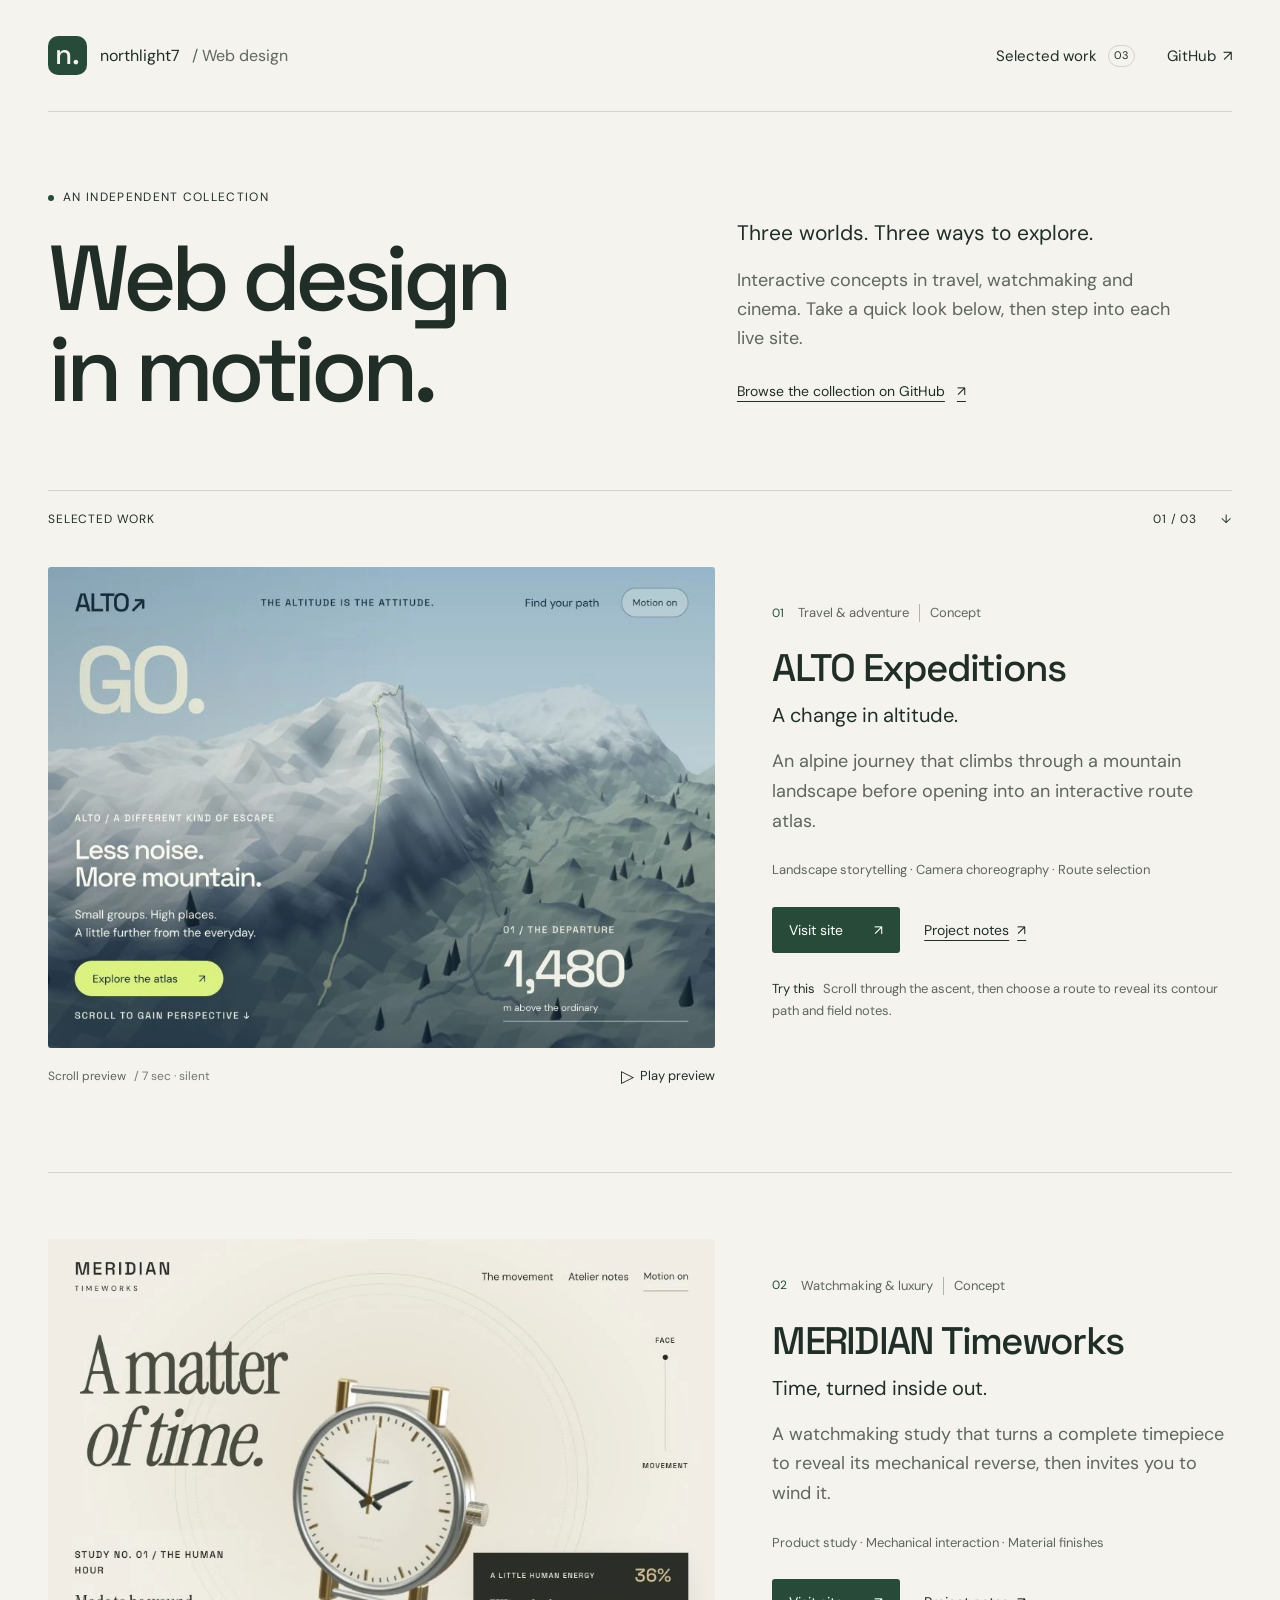
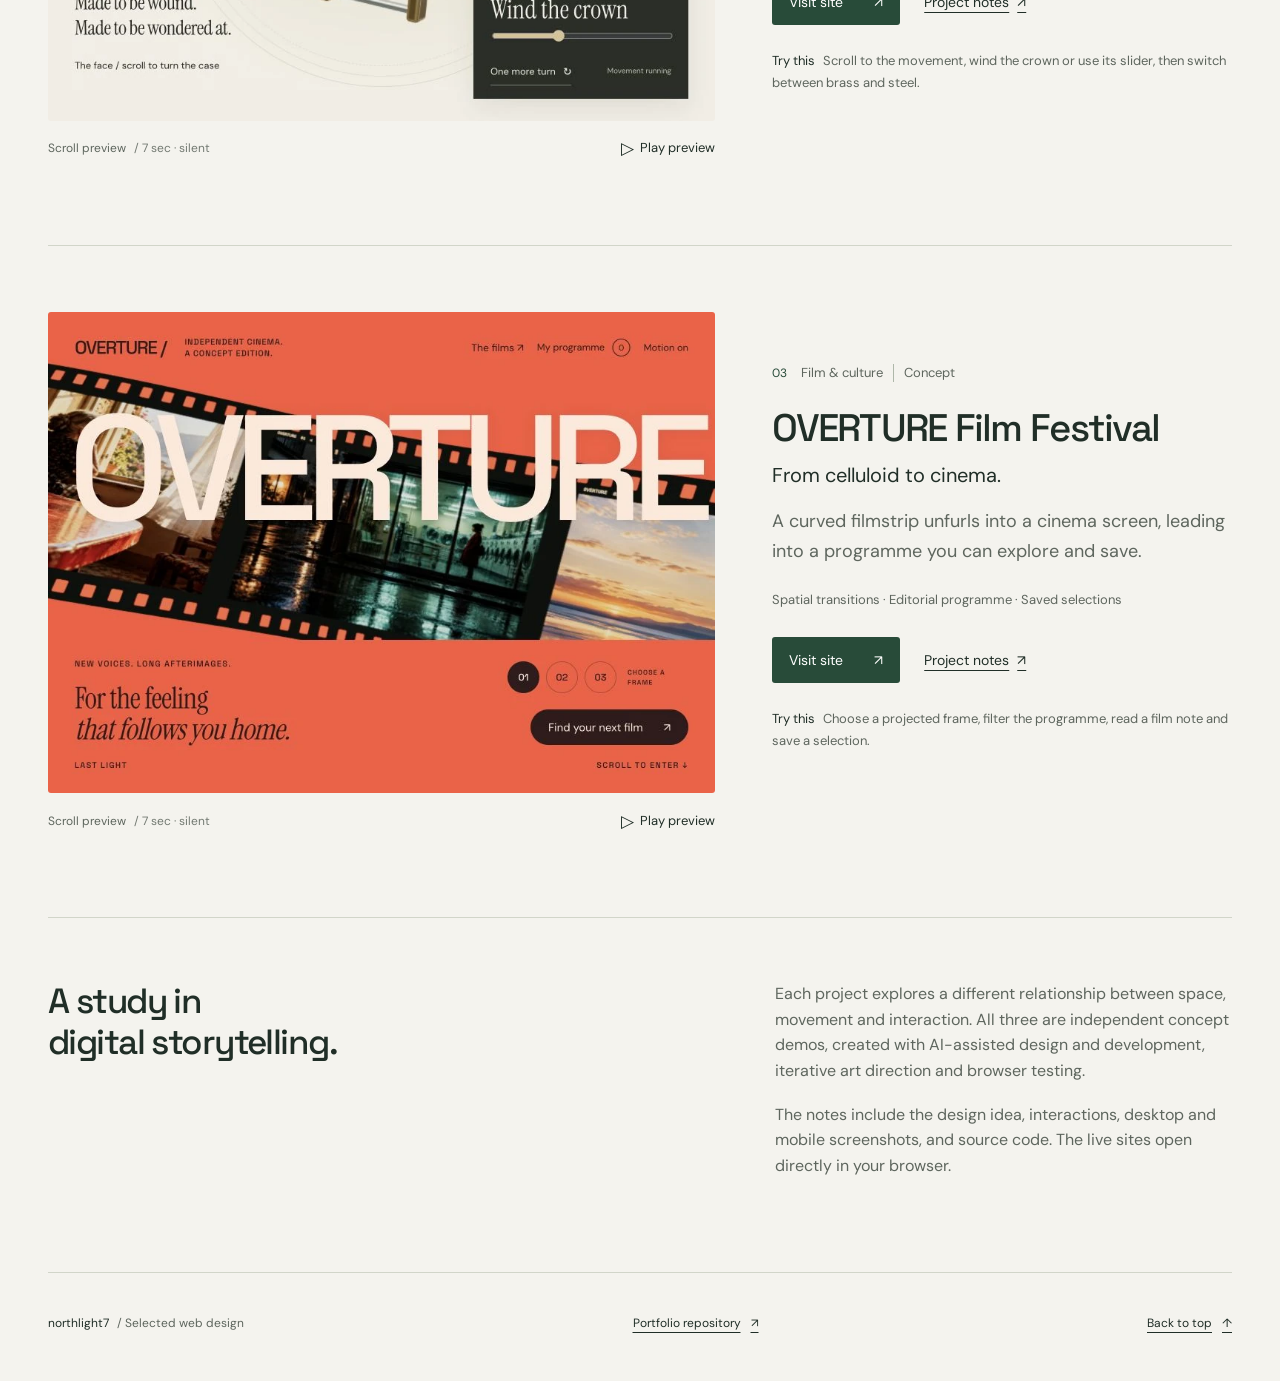
==== index.html @ 19f1ee2f "Build portfolio gallery with project notes and animated previews" ====
<!doctype html>
<html lang="en">
<head>
<meta charset="utf-8"><meta name="viewport" content="width=device-width, initial-scale=1">
<title>Selected Web Design | northlight7</title>
<meta name="description" content="Three interactive web design concepts exploring travel, watchmaking and cinema. Animated previews, project notes, source code and live websites.">
<meta name="theme-color" content="#f4f3ee">
<link rel="icon" href="assets/favicon.svg" type="image/svg+xml">
<link rel="preload" href="assets/sans.woff2" as="font" type="font/woff2" crossorigin>
<link rel="stylesheet" href="portfolio.css"><script src="portfolio.js" defer></script>
</head>
<body id="top">
<a class="skip" href="#work">Skip to selected work</a>
<div class="shell">
<header><a class="wordmark" href="./" aria-label="northlight7 portfolio home"><span class="brand-mark" aria-hidden="true">n.</span><span>northlight7 <span class="wordmark-sub">/ Web design</span></span></a><nav aria-label="Main"><a href="#work">Selected work <span class="count">03</span></a><a href="https://github.com/northlight7">GitHub <span aria-hidden="true">↗</span></a></nav></header>
<main>
<section class="intro" aria-labelledby="intro-title"><div><p class="eyebrow"><span aria-hidden="true"></span> An independent collection</p><h1 id="intro-title">Web design<br>in motion.</h1></div><div class="intro-note"><p>Three worlds. Three ways to explore.</p><p>Interactive concepts in travel, watchmaking and cinema. Take a quick look below, then step into each live site.</p><a class="text-link" href="https://github.com/northlight7/web-design-portfolio">Browse the collection on GitHub <span aria-hidden="true">↗</span></a></div></section>
<div class="section-label" id="work"><span>Selected work</span><span>01 / 03 <span aria-hidden="true">↓</span></span></div>
<article class="project" id="alto" aria-labelledby="alto-title">
  <figure class="preview" data-preview="alto">
   <div class="preview-stage">
    <img class="poster" src="assets/previews/alto-poster.webp" alt="ALTO travel concept with a snow-covered mountain, a warm paper reading panel and an interactive route atlas." width="900" height="650" fetchpriority="high">
    <video class="preview-video" muted loop playsinline preload="none" poster="assets/previews/alto-poster.webp" aria-hidden="true" tabindex="-1" data-src="assets/previews/alto.mp4"></video>
   </div>
   <figcaption><span>Scroll preview <span class="preview-duration">/ 7 sec · silent</span></span><button type="button" class="preview-toggle" aria-label="Play ALTO Expeditions preview" aria-pressed="false" hidden><span class="play-icon" aria-hidden="true">▷</span><span class="button-label">Play preview</span></button></figcaption>
   <span class="preview-status sr-only" role="status" aria-live="polite"></span>
  </figure>
  <div class="project-copy">
   <div class="project-meta"><span class="project-number">01</span><span>Travel & adventure</span><span class="concept">Concept</span></div>
   <h2 id="alto-title">ALTO Expeditions</h2>
   <p class="project-tag">A change in altitude.</p>
   <p class="project-description">An alpine journey that climbs through a mountain landscape before opening into an interactive route atlas.</p>
   <p class="project-focus">Landscape storytelling · Camera choreography · Route selection</p>
   <div class="project-actions"><a class="visit" href="https://northlight7.github.io/cinematic-alto/">Visit site <span aria-hidden="true">↗</span><span class="sr-only">: ALTO Expeditions</span></a><a class="notes-link" href="https://github.com/northlight7/web-design-portfolio/tree/main/projects/alto">Project notes <span aria-hidden="true">↗</span><span class="sr-only">: ALTO Expeditions</span></a></div>
   <p class="try"><strong>Try this</strong> Scroll through the ascent, then choose a route to reveal its contour path and field notes.</p>
  </div>
 </article>
<article class="project" id="meridian" aria-labelledby="meridian-title">
  <figure class="preview" data-preview="meridian">
   <div class="preview-stage">
    <img class="poster" src="assets/previews/meridian-poster.webp" alt="MERIDIAN watchmaking concept with a dimensional brass timepiece and a separate winding control panel." width="900" height="650" loading="lazy">
    <video class="preview-video" muted loop playsinline preload="none" poster="assets/previews/meridian-poster.webp" aria-hidden="true" tabindex="-1" data-src="assets/previews/meridian.mp4"></video>
   </div>
   <figcaption><span>Scroll preview <span class="preview-duration">/ 7 sec · silent</span></span><button type="button" class="preview-toggle" aria-label="Play MERIDIAN Timeworks preview" aria-pressed="false" hidden><span class="play-icon" aria-hidden="true">▷</span><span class="button-label">Play preview</span></button></figcaption>
   <span class="preview-status sr-only" role="status" aria-live="polite"></span>
  </figure>
  <div class="project-copy">
   <div class="project-meta"><span class="project-number">02</span><span>Watchmaking & luxury</span><span class="concept">Concept</span></div>
   <h2 id="meridian-title">MERIDIAN Timeworks</h2>
   <p class="project-tag">Time, turned inside out.</p>
   <p class="project-description">A watchmaking study that turns a complete timepiece to reveal its mechanical reverse, then invites you to wind it.</p>
   <p class="project-focus">Product study · Mechanical interaction · Material finishes</p>
   <div class="project-actions"><a class="visit" href="https://northlight7.github.io/cinematic-meridian/">Visit site <span aria-hidden="true">↗</span><span class="sr-only">: MERIDIAN Timeworks</span></a><a class="notes-link" href="https://github.com/northlight7/web-design-portfolio/tree/main/projects/meridian">Project notes <span aria-hidden="true">↗</span><span class="sr-only">: MERIDIAN Timeworks</span></a></div>
   <p class="try"><strong>Try this</strong> Scroll to the movement, wind the crown or use its slider, then switch between brass and steel.</p>
  </div>
 </article>
<article class="project" id="overture" aria-labelledby="overture-title">
  <figure class="preview" data-preview="overture">
   <div class="preview-stage">
    <img class="poster" src="assets/previews/overture-poster.webp" alt="OVERTURE film festival concept with an illuminated curved filmstrip, cinematic stills and a dark editorial programme." width="900" height="650" loading="lazy">
    <video class="preview-video" muted loop playsinline preload="none" poster="assets/previews/overture-poster.webp" aria-hidden="true" tabindex="-1" data-src="assets/previews/overture.mp4"></video>
   </div>
   <figcaption><span>Scroll preview <span class="preview-duration">/ 7 sec · silent</span></span><button type="button" class="preview-toggle" aria-label="Play OVERTURE Film Festival preview" aria-pressed="false" hidden><span class="play-icon" aria-hidden="true">▷</span><span class="button-label">Play preview</span></button></figcaption>
   <span class="preview-status sr-only" role="status" aria-live="polite"></span>
  </figure>
  <div class="project-copy">
   <div class="project-meta"><span class="project-number">03</span><span>Film & culture</span><span class="concept">Concept</span></div>
   <h2 id="overture-title">OVERTURE Film Festival</h2>
   <p class="project-tag">From celluloid to cinema.</p>
   <p class="project-description">A curved filmstrip unfurls into a cinema screen, leading into a programme you can explore and save.</p>
   <p class="project-focus">Spatial transitions · Editorial programme · Saved selections</p>
   <div class="project-actions"><a class="visit" href="https://northlight7.github.io/cinematic-overture/">Visit site <span aria-hidden="true">↗</span><span class="sr-only">: OVERTURE Film Festival</span></a><a class="notes-link" href="https://github.com/northlight7/web-design-portfolio/tree/main/projects/overture">Project notes <span aria-hidden="true">↗</span><span class="sr-only">: OVERTURE Film Festival</span></a></div>
   <p class="try"><strong>Try this</strong> Choose a projected frame, filter the programme, read a film note and save a selection.</p>
  </div>
 </article>
<section class="about" aria-labelledby="about-title"><h2 id="about-title">A study in<br> digital storytelling.</h2><div><p>Each project explores a different relationship between space, movement and interaction. All three are independent concept demos, created with AI-assisted design and development, iterative art direction and browser testing.</p><p>The notes include the design idea, interactions, desktop and mobile screenshots, and source code. The live sites open directly in your browser.</p></div></section>
</main>
<footer><span>northlight7 <span class="footer-muted">/ Selected web design</span></span><a href="https://github.com/northlight7/web-design-portfolio">Portfolio repository <span aria-hidden="true">↗</span></a><a href="#top">Back to top <span aria-hidden="true">↑</span></a></footer>
</div>
</body></html>
---- portfolio.css ----
@font-face{font-family:DM;src:url('assets/sans.woff2') format('woff2');font-display:swap;font-weight:100 900}
@font-face{font-family:Space;src:url('assets/display.woff2') format('woff2');font-display:swap;font-weight:100 900}
:root{color-scheme:light;--paper:#f4f3ee;--ink:#202e27;--muted:#5e665e;--line:#d1d5c9;--green:#284b39;--soft:#e5e8df;font-family:DM,Arial,sans-serif;color:var(--ink);background:var(--paper);font-synthesis:none}
*{box-sizing:border-box}body{margin:0;font-size:18px;line-height:1.6}a{color:inherit;text-underline-offset:5px}button,a{touch-action:manipulation;-webkit-tap-highlight-color:#d9e2d5}a:hover{color:#375d43}a:focus-visible,button:focus-visible{outline:3px solid #b16827;outline-offset:5px}button{font:inherit}img{display:block;max-width:100%;height:auto}.shell{width:min(1320px,100%);padding:0 48px;margin:0 auto}.sr-only{position:absolute;width:1px;height:1px;padding:0;margin:-1px;overflow:hidden;clip:rect(0,0,0,0);white-space:nowrap;border:0}.skip{position:fixed;top:12px;left:24px;z-index:10;background:var(--green);color:white;padding:10px 16px;transform:translateY(-180%)}.skip:focus{transform:none}header{display:flex;align-items:center;justify-content:space-between;gap:32px;min-height:112px;border-bottom:1px solid var(--line)}.wordmark{display:flex;align-items:center;gap:13px;text-decoration:none;font-size:16px;font-weight:600}.brand-mark{display:grid;place-items:center;width:39px;height:39px;color:var(--paper);background:var(--green);border-radius:10px;font:600 28px/1 Space,sans-serif;padding-bottom:4px}.wordmark-sub{font-weight:400;color:var(--muted);margin-left:8px}nav{display:flex;align-items:center;gap:32px;font-size:15px}nav a{min-height:46px;display:flex;align-items:center;gap:7px;text-decoration:none}.count{display:inline-grid;place-items:center;font-size:11px;border:1px solid var(--line);border-radius:20px;height:22px;width:27px;margin-left:4px}.intro{display:grid;grid-template-columns:1.25fr 1fr;gap:70px;padding:76px 0 74px;align-items:end}.eyebrow{text-transform:uppercase;letter-spacing:.11em;font-size:12px;font-weight:600;display:flex;align-items:center;gap:9px;margin:0 0 26px}.eyebrow>span{height:6px;width:6px;border-radius:50%;background:var(--green)}h1,h2{font-family:Space,Arial,sans-serif;font-weight:500;text-wrap:balance;margin:0}h1{font-size:clamp(60px,7.2vw,94px);line-height:.99;letter-spacing:-.065em}h2{font-size:clamp(27px,3vw,39px);line-height:1.12;letter-spacing:-.045em}.intro-note{max-width:440px;padding-bottom:1px}.intro-note p{margin:0 0 16px}.intro-note p:first-child{font-size:21px;font-weight:500}.intro-note p:nth-child(2){color:var(--muted)}.text-link{display:inline-flex;align-items:center;gap:12px;min-height:46px;font-size:14px;text-decoration-thickness:1px}.section-label{display:flex;justify-content:space-between;border-top:1px solid var(--line);padding-top:19px;font-size:12px;letter-spacing:.07em;text-transform:uppercase;scroll-margin-top:28px}.section-label span:last-child{display:flex;gap:24px}.project{display:grid;grid-template-columns:minmax(0,1.45fr) minmax(0,1fr);gap:clamp(32px,4.5vw,64px);padding:38px 0 68px;margin-bottom:28px;border-bottom:1px solid var(--line);align-items:center;scroll-margin-top:28px}.preview{margin:0;min-width:0}.preview-stage{position:relative;aspect-ratio:900/650;background:#dce2df;overflow:hidden;border-radius:3px}.poster,.preview-video{width:100%;height:100%;object-fit:cover}.preview-video{position:absolute;inset:0;visibility:hidden}.preview.is-playing-video .preview-video{visibility:visible}.preview figcaption{display:flex;justify-content:space-between;align-items:center;gap:12px;min-height:56px;font-size:12px;color:var(--muted)}.preview-duration{opacity:.85;margin-left:5px}.preview-toggle{background:transparent;border:0;color:var(--ink);padding:10px 0 10px 12px;font-size:13px;font-weight:500;cursor:pointer;min-height:46px;white-space:nowrap;display:inline-flex;gap:6px;align-items:center}.preview-toggle[hidden]{display:none}.preview-toggle:hover{color:var(--green);text-decoration:underline;text-underline-offset:4px}.play-icon{font-size:17px;line-height:1}.project-copy{padding-bottom:45px}.project-meta{display:flex;align-items:center;flex-wrap:wrap;gap:10px;color:var(--muted);font-size:13px;margin-bottom:24px;line-height:1.4}.project-number{color:var(--green);font-size:12px;font-variant-numeric:tabular-nums;margin-right:4px}.concept{border-left:1px solid #aeb7a9;padding-left:10px}.project-tag{margin:12px 0 18px;font-size:20px;font-weight:500;line-height:1.4}.project-description{color:var(--muted);margin:0 0 22px;font-size:18px;line-height:1.65}.project-focus{color:var(--muted);font-size:13px;line-height:1.8;margin:0 0 25px}.project-actions{display:flex;align-items:center;gap:24px;flex-wrap:wrap}.visit{min-height:46px;min-width:128px;display:inline-flex;align-items:center;justify-content:space-between;gap:24px;padding:9px 17px;border-radius:3px;background:var(--green);color:#fff;text-decoration:none;font-size:14px}.visit:hover{background:#173524;color:#fff}.notes-link{display:inline-flex;gap:8px;align-items:center;min-height:46px;font-size:14px;text-decoration-thickness:1px}.try{font-size:13px;color:var(--muted);line-height:1.7;margin:25px 0 0}.try strong{font-weight:500;color:var(--ink);margin-right:5px}.about{display:grid;grid-template-columns:1.45fr 1fr;gap:64px;padding:35px 0 76px}.about h2{font-size:35px;line-height:1.17}.about p{font-size:16px;margin:0 0 18px;color:var(--muted)}footer{padding:27px 0 35px;border-top:1px solid var(--line);display:flex;justify-content:space-between;align-items:center;gap:24px;font-size:12px}footer a{display:inline-flex;gap:10px;align-items:center;min-height:46px}.footer-muted{color:var(--muted);margin-left:5px}#intro-title{scroll-margin-top:24px}
@media(min-width:1500px){.shell{max-width:1420px;padding:0 60px}.project{gap:72px}.project-description{font-size:18px}}
@media(max-width:1000px){.shell{padding:0 32px}.intro{gap:40px;padding:62px 0}.intro-note p:first-child{font-size:18px}.intro-note p:nth-child(2){font-size:17px}.project{grid-template-columns:minmax(0,1.2fr) minmax(0,1fr);gap:32px}.project-copy{padding-bottom:0}.project-meta{margin-bottom:17px}.project-tag{font-size:18px}.project-description{font-size:17px}.project-actions{gap:17px}.try{font-size:13px}.preview-duration{display:none}.about{gap:32px}.wordmark-sub{display:none}}
@media(max-width:740px){body{font-size:17px}.shell{padding:0 24px}header{min-height:88px;gap:16px}.wordmark{font-size:14px;gap:9px}.brand-mark{width:32px;height:32px;font-size:24px;border-radius:8px}nav{gap:18px;font-size:13px}nav a:first-child{display:none}.intro{grid-template-columns:1fr;gap:30px;padding:49px 0 43px}.eyebrow{font-size:11px;margin-bottom:22px}h1{font-size:64px;letter-spacing:-.063em}.intro-note{max-width:480px}.intro-note p:first-child{font-size:19px;margin-bottom:9px}.intro-note p:nth-child(2){font-size:17px;line-height:1.6;margin-bottom:12px}.text-link{font-size:13px}.section-label{font-size:11px;padding-top:17px}.project{grid-template-columns:1fr;gap:23px;padding:29px 0 40px;margin-bottom:16px}.preview figcaption{min-height:50px}.preview-duration{display:inline;font-size:11px;margin-left:1px}.preview-toggle{font-size:12px}.project-copy{padding-bottom:0}.project-meta{font-size:13px;margin-bottom:17px}h2{font-size:32px}.project-tag{margin-top:11px;margin-bottom:16px;font-size:20px}.project-description{font-size:17px;margin-bottom:18px}.project-focus{font-size:12px;margin-bottom:21px}.project-actions{gap:24px}.try{font-size:13px;margin-top:22px}.about{grid-template-columns:1fr;gap:22px;padding:26px 0 42px}.about h2{font-size:30px}.about h2 br{display:none}.about p{font-size:16px}footer{display:grid;grid-template-columns:1fr 1fr;gap:6px 18px;padding:26px 0;font-size:11px}footer>span{grid-column:1/-1;margin-bottom:5px}footer>a:last-child{justify-content:flex-end}}
@media(max-width:360px){.shell{padding:0 18px}h1{font-size:56px}.preview-duration{display:none}.project-actions{gap:18px}.notes-link{font-size:13px}h2{font-size:29px}}
@media(prefers-reduced-motion:reduce){*,*::before,*::after{scroll-behavior:auto!important}}
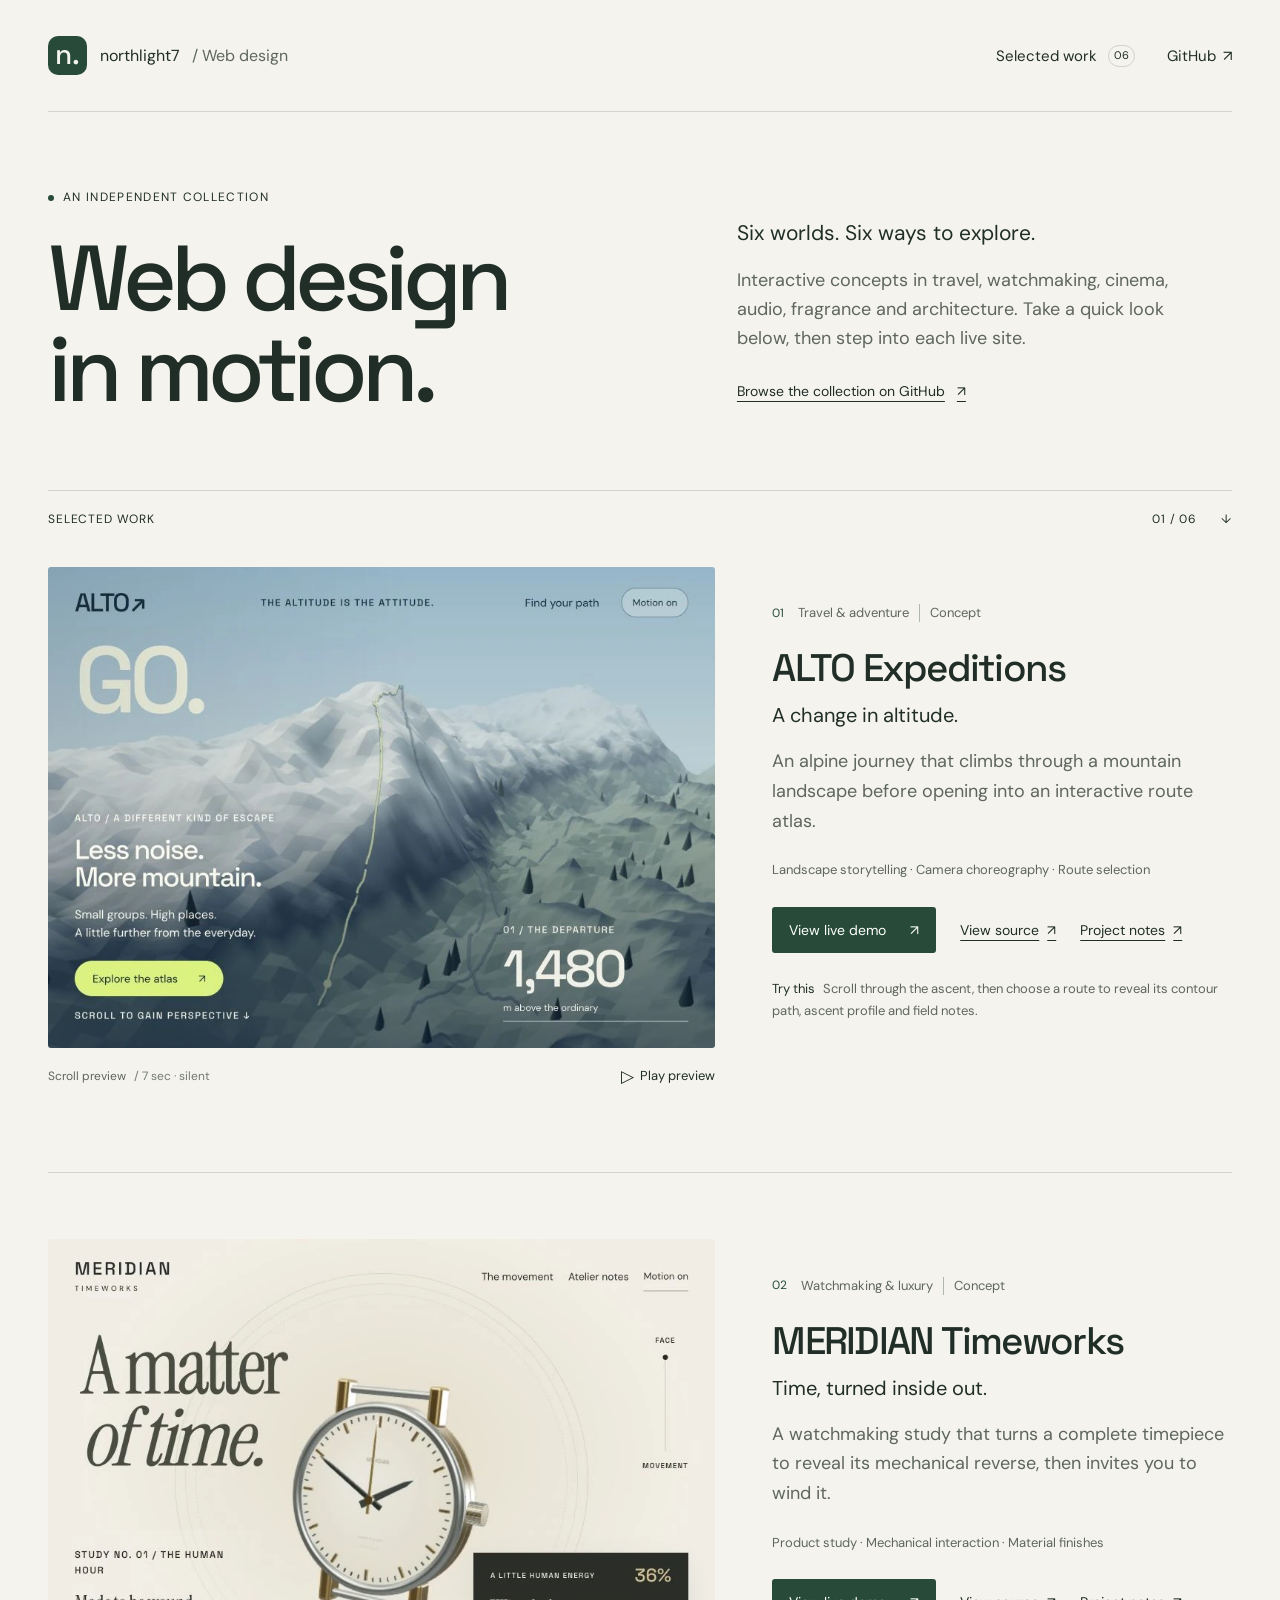
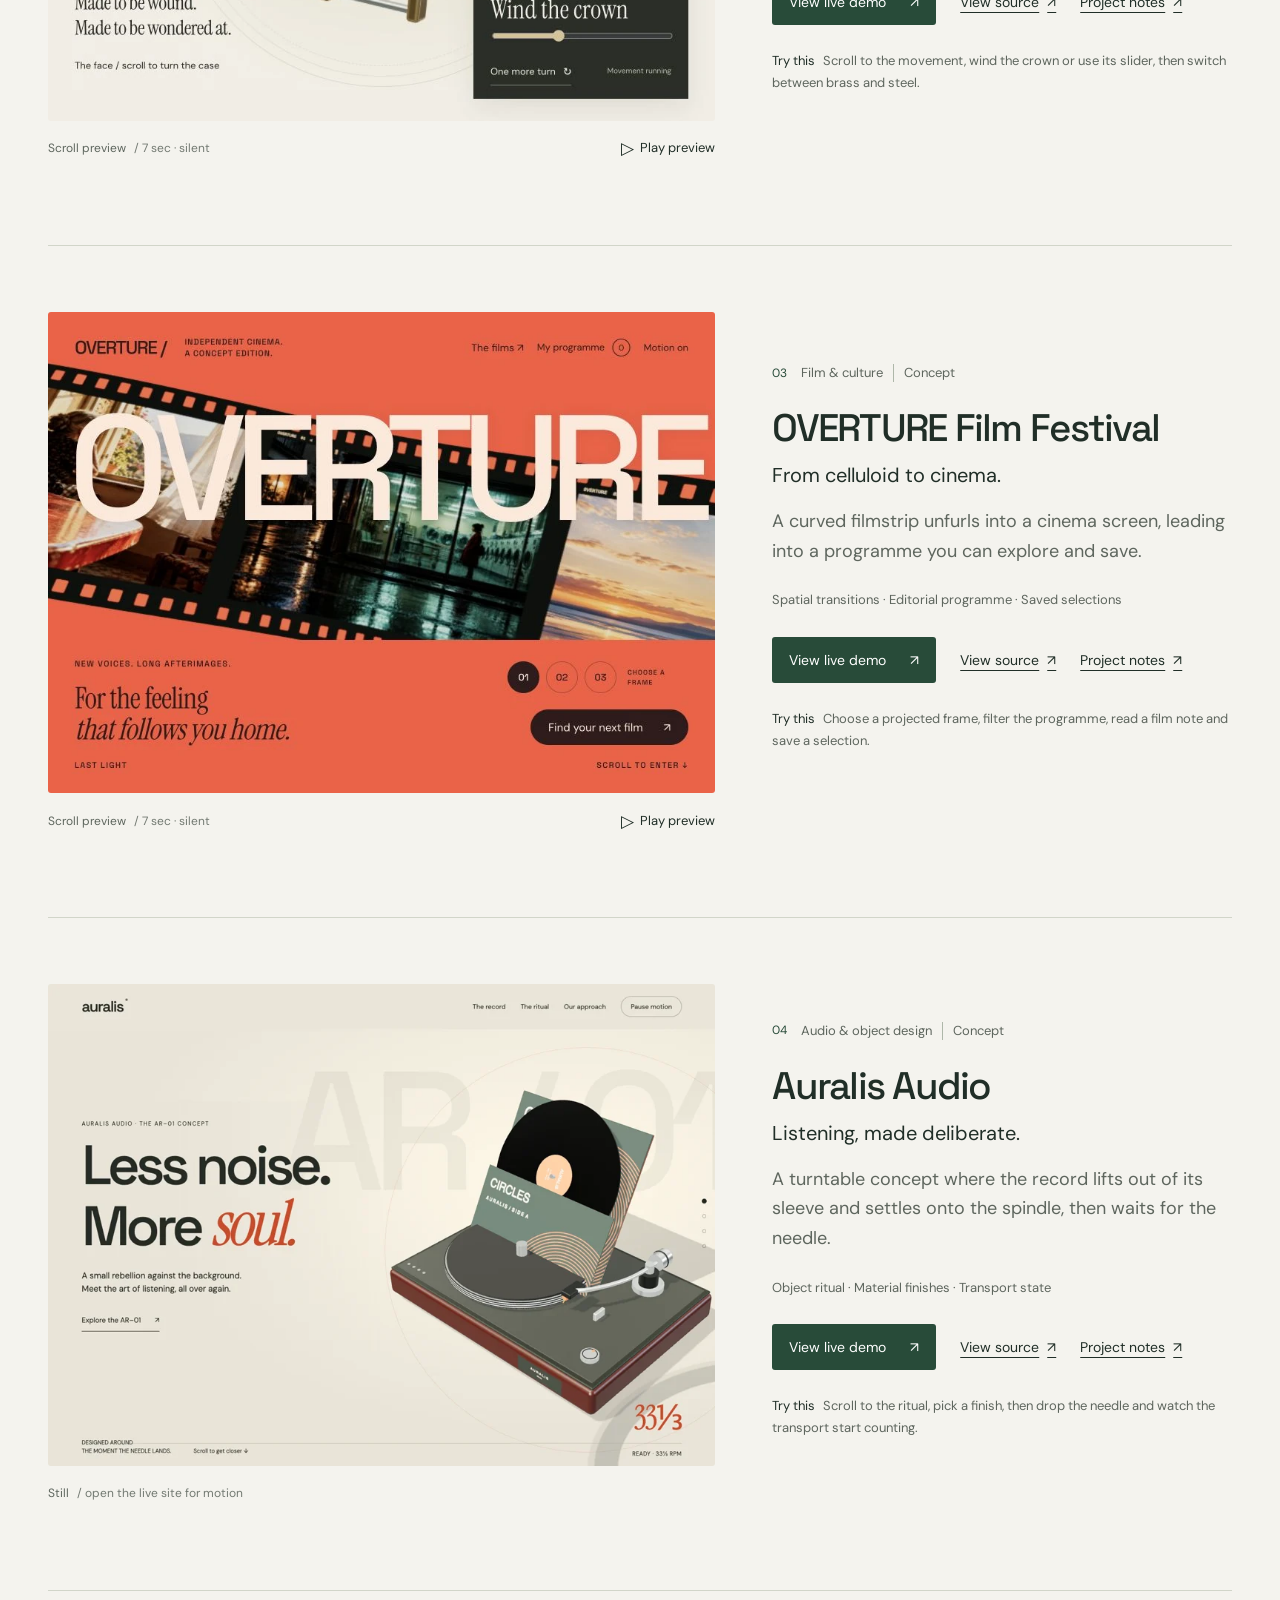
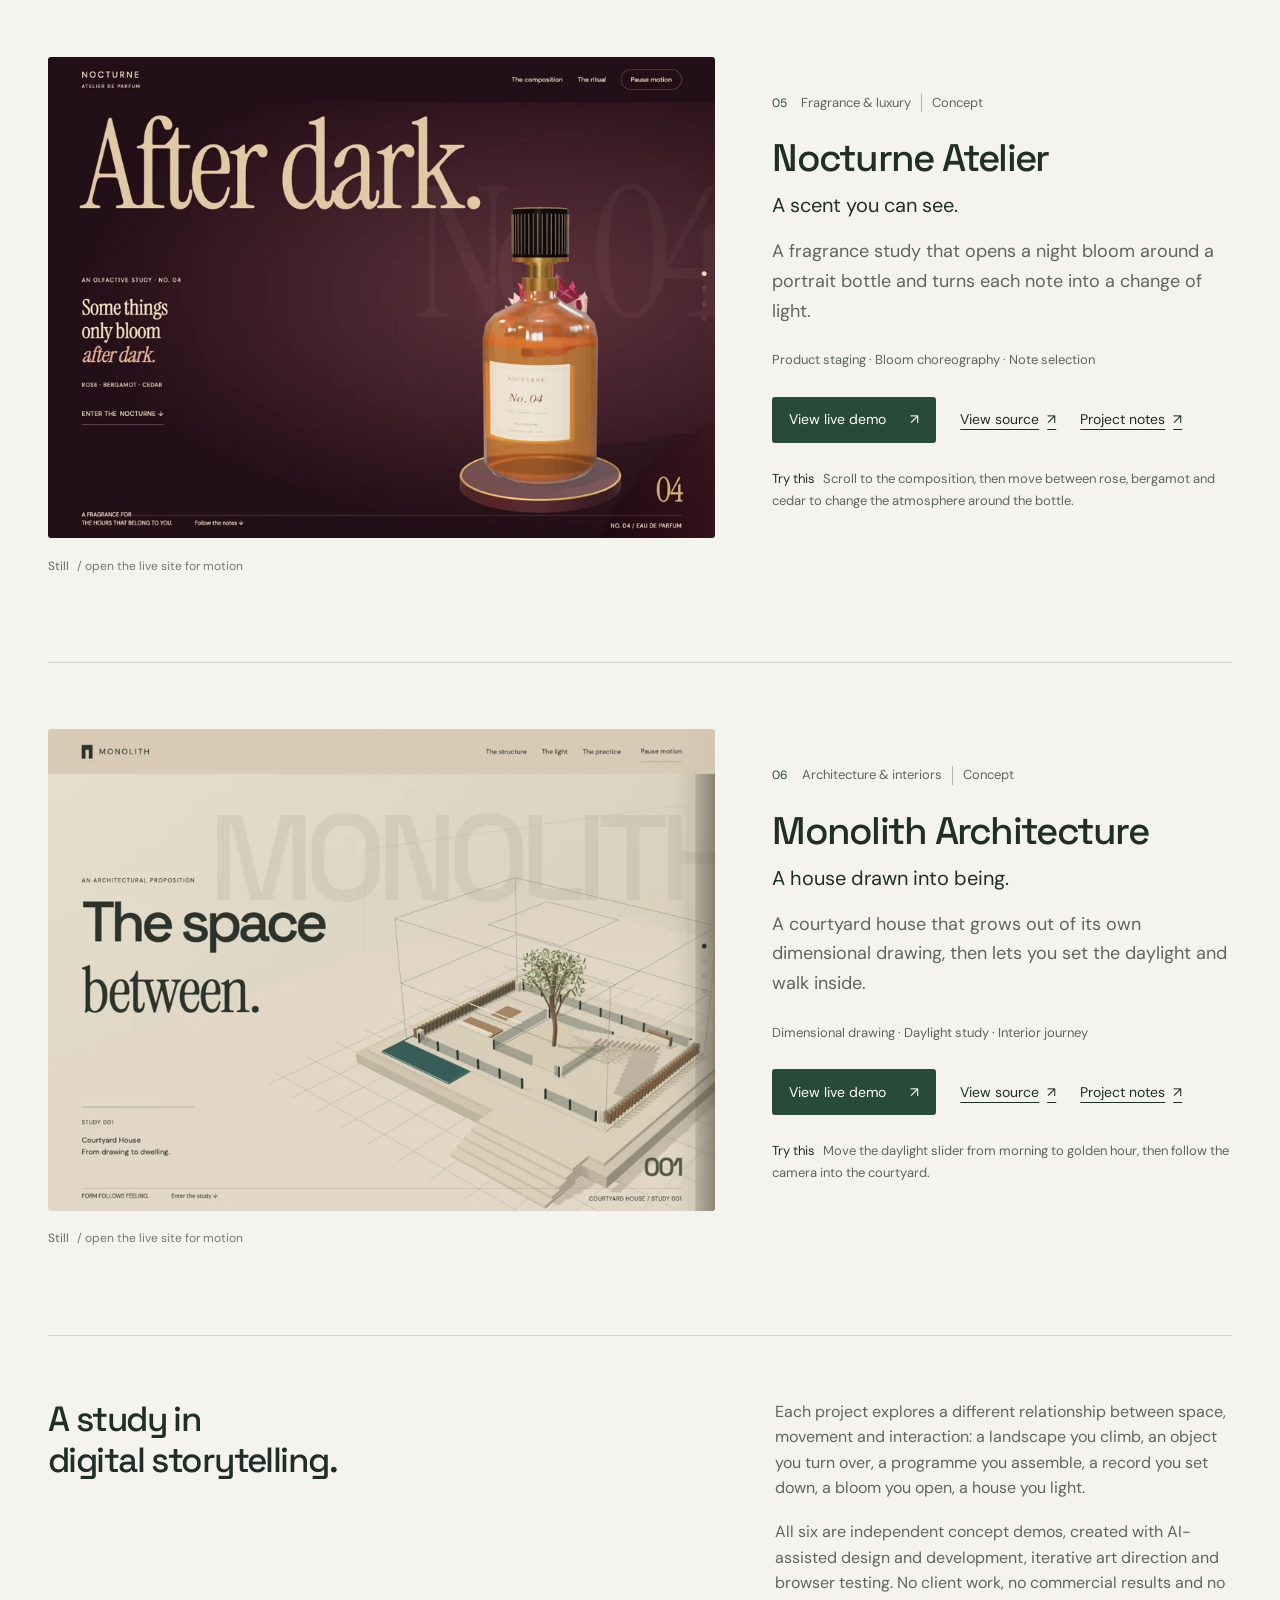
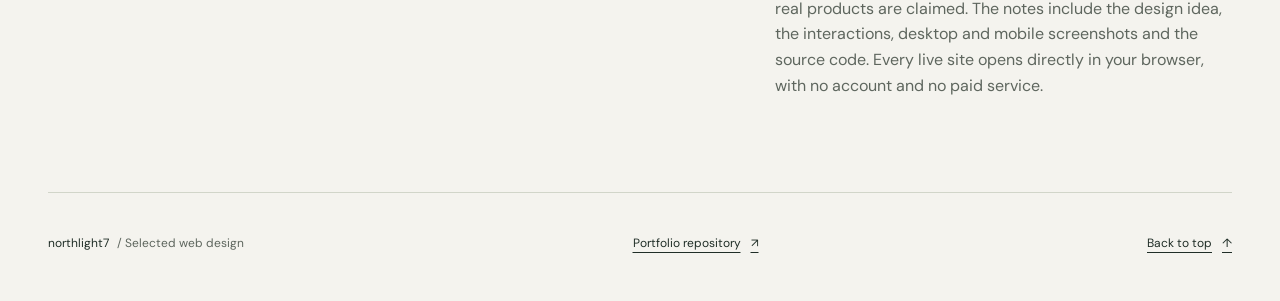
==== commit d5ef56a2: "Present all six demos with still previews and honest descriptions" ====
--- a/index.html
+++ b/index.html
@@ -3,7 +3,7 @@
 <head>
 <meta charset="utf-8"><meta name="viewport" content="width=device-width, initial-scale=1">
 <title>Selected Web Design | northlight7</title>
-<meta name="description" content="Three interactive web design concepts exploring travel, watchmaking and cinema. Animated previews, project notes, source code and live websites.">
+<meta name="description" content="Six interactive web design concepts exploring travel, watchmaking, cinema, audio, fragrance and architecture. Animated previews, project notes, source code and live websites.">
 <meta name="theme-color" content="#f4f3ee">
 <link rel="icon" href="assets/favicon.svg" type="image/svg+xml">
 <link rel="preload" href="assets/sans.woff2" as="font" type="font/woff2" crossorigin>
@@ -12,12 +12,12 @@
 <body id="top">
 <a class="skip" href="#work">Skip to selected work</a>
 <div class="shell">
-<header><a class="wordmark" href="./" aria-label="northlight7 portfolio home"><span class="brand-mark" aria-hidden="true">n.</span><span>northlight7 <span class="wordmark-sub">/ Web design</span></span></a><nav aria-label="Main"><a href="#work">Selected work <span class="count">03</span></a><a href="https://github.com/northlight7">GitHub <span aria-hidden="true">↗</span></a></nav></header>
+<header><a class="wordmark" href="./" aria-label="northlight7 portfolio home"><span class="brand-mark" aria-hidden="true">n.</span><span>northlight7 <span class="wordmark-sub">/ Web design</span></span></a><nav aria-label="Main"><a href="#work">Selected work <span class="count">06</span></a><a href="https://github.com/northlight7">GitHub <span aria-hidden="true">↗</span></a></nav></header>
 <main>
-<section class="intro" aria-labelledby="intro-title"><div><p class="eyebrow"><span aria-hidden="true"></span> An independent collection</p><h1 id="intro-title">Web design<br>in motion.</h1></div><div class="intro-note"><p>Three worlds. Three ways to explore.</p><p>Interactive concepts in travel, watchmaking and cinema. Take a quick look below, then step into each live site.</p><a class="text-link" href="https://github.com/northlight7/web-design-portfolio">Browse the collection on GitHub <span aria-hidden="true">↗</span></a></div></section>
-<div class="section-label" id="work"><span>Selected work</span><span>01 / 03 <span aria-hidden="true">↓</span></span></div>
+<section class="intro" aria-labelledby="intro-title"><div><p class="eyebrow"><span aria-hidden="true"></span> An independent collection</p><h1 id="intro-title">Web design<br>in motion.</h1></div><div class="intro-note"><p>Six worlds. Six ways to explore.</p><p>Interactive concepts in travel, watchmaking, cinema, audio, fragrance and architecture. Take a quick look below, then step into each live site.</p><a class="text-link" href="https://github.com/northlight7/web-design-portfolio">Browse the collection on GitHub <span aria-hidden="true">↗</span></a></div></section>
+<div class="section-label" id="work"><span>Selected work</span><span>01 / 06 <span aria-hidden="true">↓</span></span></div>
 <article class="project" id="alto" aria-labelledby="alto-title">
-  <figure class="preview" data-preview="alto">
+  <figure class="preview" data-preview="alto" data-motion="true">
    <div class="preview-stage">
     <img class="poster" src="assets/previews/alto-poster.webp" alt="ALTO travel concept with a snow-covered mountain, a warm paper reading panel and an interactive route atlas." width="900" height="650" fetchpriority="high">
     <video class="preview-video" muted loop playsinline preload="none" poster="assets/previews/alto-poster.webp" aria-hidden="true" tabindex="-1" data-src="assets/previews/alto.mp4"></video>
@@ -31,12 +31,12 @@
    <p class="project-tag">A change in altitude.</p>
    <p class="project-description">An alpine journey that climbs through a mountain landscape before opening into an interactive route atlas.</p>
    <p class="project-focus">Landscape storytelling · Camera choreography · Route selection</p>
-   <div class="project-actions"><a class="visit" href="https://northlight7.github.io/cinematic-alto/">Visit site <span aria-hidden="true">↗</span><span class="sr-only">: ALTO Expeditions</span></a><a class="notes-link" href="https://github.com/northlight7/web-design-portfolio/tree/main/projects/alto">Project notes <span aria-hidden="true">↗</span><span class="sr-only">: ALTO Expeditions</span></a></div>
-   <p class="try"><strong>Try this</strong> Scroll through the ascent, then choose a route to reveal its contour path and field notes.</p>
+   <div class="project-actions"><a class="visit" href="https://northlight7.github.io/cinematic-alto/">View live demo <span aria-hidden="true">↗</span><span class="sr-only">: ALTO Expeditions</span></a><a class="source-link" href="https://github.com/northlight7/cinematic-alto">View source <span aria-hidden="true">↗</span><span class="sr-only">: ALTO Expeditions</span></a><a class="notes-link" href="https://github.com/northlight7/web-design-portfolio/tree/main/projects/alto">Project notes <span aria-hidden="true">↗</span><span class="sr-only">: ALTO Expeditions</span></a></div>
+   <p class="try"><strong>Try this</strong> Scroll through the ascent, then choose a route to reveal its contour path, ascent profile and field notes.</p>
   </div>
  </article>
 <article class="project" id="meridian" aria-labelledby="meridian-title">
-  <figure class="preview" data-preview="meridian">
+  <figure class="preview" data-preview="meridian" data-motion="true">
    <div class="preview-stage">
     <img class="poster" src="assets/previews/meridian-poster.webp" alt="MERIDIAN watchmaking concept with a dimensional brass timepiece and a separate winding control panel." width="900" height="650" loading="lazy">
     <video class="preview-video" muted loop playsinline preload="none" poster="assets/previews/meridian-poster.webp" aria-hidden="true" tabindex="-1" data-src="assets/previews/meridian.mp4"></video>
@@ -50,12 +50,12 @@
    <p class="project-tag">Time, turned inside out.</p>
    <p class="project-description">A watchmaking study that turns a complete timepiece to reveal its mechanical reverse, then invites you to wind it.</p>
    <p class="project-focus">Product study · Mechanical interaction · Material finishes</p>
-   <div class="project-actions"><a class="visit" href="https://northlight7.github.io/cinematic-meridian/">Visit site <span aria-hidden="true">↗</span><span class="sr-only">: MERIDIAN Timeworks</span></a><a class="notes-link" href="https://github.com/northlight7/web-design-portfolio/tree/main/projects/meridian">Project notes <span aria-hidden="true">↗</span><span class="sr-only">: MERIDIAN Timeworks</span></a></div>
+   <div class="project-actions"><a class="visit" href="https://northlight7.github.io/cinematic-meridian/">View live demo <span aria-hidden="true">↗</span><span class="sr-only">: MERIDIAN Timeworks</span></a><a class="source-link" href="https://github.com/northlight7/cinematic-meridian">View source <span aria-hidden="true">↗</span><span class="sr-only">: MERIDIAN Timeworks</span></a><a class="notes-link" href="https://github.com/northlight7/web-design-portfolio/tree/main/projects/meridian">Project notes <span aria-hidden="true">↗</span><span class="sr-only">: MERIDIAN Timeworks</span></a></div>
    <p class="try"><strong>Try this</strong> Scroll to the movement, wind the crown or use its slider, then switch between brass and steel.</p>
   </div>
  </article>
 <article class="project" id="overture" aria-labelledby="overture-title">
-  <figure class="preview" data-preview="overture">
+  <figure class="preview" data-preview="overture" data-motion="true">
    <div class="preview-stage">
     <img class="poster" src="assets/previews/overture-poster.webp" alt="OVERTURE film festival concept with an illuminated curved filmstrip, cinematic stills and a dark editorial programme." width="900" height="650" loading="lazy">
     <video class="preview-video" muted loop playsinline preload="none" poster="assets/previews/overture-poster.webp" aria-hidden="true" tabindex="-1" data-src="assets/previews/overture.mp4"></video>
@@ -69,11 +69,68 @@
    <p class="project-tag">From celluloid to cinema.</p>
    <p class="project-description">A curved filmstrip unfurls into a cinema screen, leading into a programme you can explore and save.</p>
    <p class="project-focus">Spatial transitions · Editorial programme · Saved selections</p>
-   <div class="project-actions"><a class="visit" href="https://northlight7.github.io/cinematic-overture/">Visit site <span aria-hidden="true">↗</span><span class="sr-only">: OVERTURE Film Festival</span></a><a class="notes-link" href="https://github.com/northlight7/web-design-portfolio/tree/main/projects/overture">Project notes <span aria-hidden="true">↗</span><span class="sr-only">: OVERTURE Film Festival</span></a></div>
+   <div class="project-actions"><a class="visit" href="https://northlight7.github.io/cinematic-overture/">View live demo <span aria-hidden="true">↗</span><span class="sr-only">: OVERTURE Film Festival</span></a><a class="source-link" href="https://github.com/northlight7/cinematic-overture">View source <span aria-hidden="true">↗</span><span class="sr-only">: OVERTURE Film Festival</span></a><a class="notes-link" href="https://github.com/northlight7/web-design-portfolio/tree/main/projects/overture">Project notes <span aria-hidden="true">↗</span><span class="sr-only">: OVERTURE Film Festival</span></a></div>
    <p class="try"><strong>Try this</strong> Choose a projected frame, filter the programme, read a film note and save a selection.</p>
   </div>
  </article>
-<section class="about" aria-labelledby="about-title"><h2 id="about-title">A study in<br> digital storytelling.</h2><div><p>Each project explores a different relationship between space, movement and interaction. All three are independent concept demos, created with AI-assisted design and development, iterative art direction and browser testing.</p><p>The notes include the design idea, interactions, desktop and mobile screenshots, and source code. The live sites open directly in your browser.</p></div></section>
+<article class="project" id="auralis" aria-labelledby="auralis-title">
+  <figure class="preview" data-preview="auralis" data-motion="false">
+   <div class="preview-stage">
+    <img class="poster" src="assets/previews/auralis-poster.webp" alt="Auralis turntable concept in cream and walnut with a record loading from its sleeve." width="900" height="650" loading="lazy">
+    
+   </div>
+   <figcaption><span>Still <span class="preview-duration">/ open the live site for motion</span></span></figcaption>
+   <span class="preview-status sr-only" role="status" aria-live="polite"></span>
+  </figure>
+  <div class="project-copy">
+   <div class="project-meta"><span class="project-number">04</span><span>Audio & object design</span><span class="concept">Concept</span></div>
+   <h2 id="auralis-title">Auralis Audio</h2>
+   <p class="project-tag">Listening, made deliberate.</p>
+   <p class="project-description">A turntable concept where the record lifts out of its sleeve and settles onto the spindle, then waits for the needle.</p>
+   <p class="project-focus">Object ritual · Material finishes · Transport state</p>
+   <div class="project-actions"><a class="visit" href="https://northlight7.github.io/cinematic-auralis/">View live demo <span aria-hidden="true">↗</span><span class="sr-only">: Auralis Audio</span></a><a class="source-link" href="https://github.com/northlight7/cinematic-auralis">View source <span aria-hidden="true">↗</span><span class="sr-only">: Auralis Audio</span></a><a class="notes-link" href="https://github.com/northlight7/web-design-portfolio/tree/main/projects/auralis">Project notes <span aria-hidden="true">↗</span><span class="sr-only">: Auralis Audio</span></a></div>
+   <p class="try"><strong>Try this</strong> Scroll to the ritual, pick a finish, then drop the needle and watch the transport start counting.</p>
+  </div>
+ </article>
+<article class="project" id="nocturne" aria-labelledby="nocturne-title">
+  <figure class="preview" data-preview="nocturne" data-motion="false">
+   <div class="preview-stage">
+    <img class="poster" src="assets/previews/nocturne-poster.webp" alt="Nocturne No.04 fragrance bottle surrounded by a large pink night bloom." width="900" height="650" loading="lazy">
+    
+   </div>
+   <figcaption><span>Still <span class="preview-duration">/ open the live site for motion</span></span></figcaption>
+   <span class="preview-status sr-only" role="status" aria-live="polite"></span>
+  </figure>
+  <div class="project-copy">
+   <div class="project-meta"><span class="project-number">05</span><span>Fragrance & luxury</span><span class="concept">Concept</span></div>
+   <h2 id="nocturne-title">Nocturne Atelier</h2>
+   <p class="project-tag">A scent you can see.</p>
+   <p class="project-description">A fragrance study that opens a night bloom around a portrait bottle and turns each note into a change of light.</p>
+   <p class="project-focus">Product staging · Bloom choreography · Note selection</p>
+   <div class="project-actions"><a class="visit" href="https://northlight7.github.io/cinematic-nocturne/">View live demo <span aria-hidden="true">↗</span><span class="sr-only">: Nocturne Atelier</span></a><a class="source-link" href="https://github.com/northlight7/cinematic-nocturne">View source <span aria-hidden="true">↗</span><span class="sr-only">: Nocturne Atelier</span></a><a class="notes-link" href="https://github.com/northlight7/web-design-portfolio/tree/main/projects/nocturne">Project notes <span aria-hidden="true">↗</span><span class="sr-only">: Nocturne Atelier</span></a></div>
+   <p class="try"><strong>Try this</strong> Scroll to the composition, then move between rose, bergamot and cedar to change the atmosphere around the bottle.</p>
+  </div>
+ </article>
+<article class="project" id="monolith" aria-labelledby="monolith-title">
+  <figure class="preview" data-preview="monolith" data-motion="false">
+   <div class="preview-stage">
+    <img class="poster" src="assets/previews/monolith-poster.webp" alt="Monolith courtyard house as a dimensional wireframe turning into a built model." width="900" height="650" loading="lazy">
+    
+   </div>
+   <figcaption><span>Still <span class="preview-duration">/ open the live site for motion</span></span></figcaption>
+   <span class="preview-status sr-only" role="status" aria-live="polite"></span>
+  </figure>
+  <div class="project-copy">
+   <div class="project-meta"><span class="project-number">06</span><span>Architecture & interiors</span><span class="concept">Concept</span></div>
+   <h2 id="monolith-title">Monolith Architecture</h2>
+   <p class="project-tag">A house drawn into being.</p>
+   <p class="project-description">A courtyard house that grows out of its own dimensional drawing, then lets you set the daylight and walk inside.</p>
+   <p class="project-focus">Dimensional drawing · Daylight study · Interior journey</p>
+   <div class="project-actions"><a class="visit" href="https://northlight7.github.io/cinematic-monolith/">View live demo <span aria-hidden="true">↗</span><span class="sr-only">: Monolith Architecture</span></a><a class="source-link" href="https://github.com/northlight7/cinematic-monolith">View source <span aria-hidden="true">↗</span><span class="sr-only">: Monolith Architecture</span></a><a class="notes-link" href="https://github.com/northlight7/web-design-portfolio/tree/main/projects/monolith">Project notes <span aria-hidden="true">↗</span><span class="sr-only">: Monolith Architecture</span></a></div>
+   <p class="try"><strong>Try this</strong> Move the daylight slider from morning to golden hour, then follow the camera into the courtyard.</p>
+  </div>
+ </article>
+<section class="about" aria-labelledby="about-title"><h2 id="about-title">A study in<br> digital storytelling.</h2><div><p>Each project explores a different relationship between space, movement and interaction: a landscape you climb, an object you turn over, a programme you assemble, a record you set down, a bloom you open, a house you light.</p><p>All six are independent concept demos, created with AI-assisted design and development, iterative art direction and browser testing. No client work, no commercial results and no real products are claimed. The notes include the design idea, the interactions, desktop and mobile screenshots and the source code. Every live site opens directly in your browser, with no account and no paid service.</p></div></section>
 </main>
 <footer><span>northlight7 <span class="footer-muted">/ Selected web design</span></span><a href="https://github.com/northlight7/web-design-portfolio">Portfolio repository <span aria-hidden="true">↗</span></a><a href="#top">Back to top <span aria-hidden="true">↑</span></a></footer>
 </div>
--- a/portfolio.css
+++ b/portfolio.css
@@ -1,9 +1,9 @@
 @font-face{font-family:DM;src:url('assets/sans.woff2') format('woff2');font-display:swap;font-weight:100 900}
 @font-face{font-family:Space;src:url('assets/display.woff2') format('woff2');font-display:swap;font-weight:100 900}
 :root{color-scheme:light;--paper:#f4f3ee;--ink:#202e27;--muted:#5e665e;--line:#d1d5c9;--green:#284b39;--soft:#e5e8df;font-family:DM,Arial,sans-serif;color:var(--ink);background:var(--paper);font-synthesis:none}
-*{box-sizing:border-box}body{margin:0;font-size:18px;line-height:1.6}a{color:inherit;text-underline-offset:5px}button,a{touch-action:manipulation;-webkit-tap-highlight-color:#d9e2d5}a:hover{color:#375d43}a:focus-visible,button:focus-visible{outline:3px solid #b16827;outline-offset:5px}button{font:inherit}img{display:block;max-width:100%;height:auto}.shell{width:min(1320px,100%);padding:0 48px;margin:0 auto}.sr-only{position:absolute;width:1px;height:1px;padding:0;margin:-1px;overflow:hidden;clip:rect(0,0,0,0);white-space:nowrap;border:0}.skip{position:fixed;top:12px;left:24px;z-index:10;background:var(--green);color:white;padding:10px 16px;transform:translateY(-180%)}.skip:focus{transform:none}header{display:flex;align-items:center;justify-content:space-between;gap:32px;min-height:112px;border-bottom:1px solid var(--line)}.wordmark{display:flex;align-items:center;gap:13px;text-decoration:none;font-size:16px;font-weight:600}.brand-mark{display:grid;place-items:center;width:39px;height:39px;color:var(--paper);background:var(--green);border-radius:10px;font:600 28px/1 Space,sans-serif;padding-bottom:4px}.wordmark-sub{font-weight:400;color:var(--muted);margin-left:8px}nav{display:flex;align-items:center;gap:32px;font-size:15px}nav a{min-height:46px;display:flex;align-items:center;gap:7px;text-decoration:none}.count{display:inline-grid;place-items:center;font-size:11px;border:1px solid var(--line);border-radius:20px;height:22px;width:27px;margin-left:4px}.intro{display:grid;grid-template-columns:1.25fr 1fr;gap:70px;padding:76px 0 74px;align-items:end}.eyebrow{text-transform:uppercase;letter-spacing:.11em;font-size:12px;font-weight:600;display:flex;align-items:center;gap:9px;margin:0 0 26px}.eyebrow>span{height:6px;width:6px;border-radius:50%;background:var(--green)}h1,h2{font-family:Space,Arial,sans-serif;font-weight:500;text-wrap:balance;margin:0}h1{font-size:clamp(60px,7.2vw,94px);line-height:.99;letter-spacing:-.065em}h2{font-size:clamp(27px,3vw,39px);line-height:1.12;letter-spacing:-.045em}.intro-note{max-width:440px;padding-bottom:1px}.intro-note p{margin:0 0 16px}.intro-note p:first-child{font-size:21px;font-weight:500}.intro-note p:nth-child(2){color:var(--muted)}.text-link{display:inline-flex;align-items:center;gap:12px;min-height:46px;font-size:14px;text-decoration-thickness:1px}.section-label{display:flex;justify-content:space-between;border-top:1px solid var(--line);padding-top:19px;font-size:12px;letter-spacing:.07em;text-transform:uppercase;scroll-margin-top:28px}.section-label span:last-child{display:flex;gap:24px}.project{display:grid;grid-template-columns:minmax(0,1.45fr) minmax(0,1fr);gap:clamp(32px,4.5vw,64px);padding:38px 0 68px;margin-bottom:28px;border-bottom:1px solid var(--line);align-items:center;scroll-margin-top:28px}.preview{margin:0;min-width:0}.preview-stage{position:relative;aspect-ratio:900/650;background:#dce2df;overflow:hidden;border-radius:3px}.poster,.preview-video{width:100%;height:100%;object-fit:cover}.preview-video{position:absolute;inset:0;visibility:hidden}.preview.is-playing-video .preview-video{visibility:visible}.preview figcaption{display:flex;justify-content:space-between;align-items:center;gap:12px;min-height:56px;font-size:12px;color:var(--muted)}.preview-duration{opacity:.85;margin-left:5px}.preview-toggle{background:transparent;border:0;color:var(--ink);padding:10px 0 10px 12px;font-size:13px;font-weight:500;cursor:pointer;min-height:46px;white-space:nowrap;display:inline-flex;gap:6px;align-items:center}.preview-toggle[hidden]{display:none}.preview-toggle:hover{color:var(--green);text-decoration:underline;text-underline-offset:4px}.play-icon{font-size:17px;line-height:1}.project-copy{padding-bottom:45px}.project-meta{display:flex;align-items:center;flex-wrap:wrap;gap:10px;color:var(--muted);font-size:13px;margin-bottom:24px;line-height:1.4}.project-number{color:var(--green);font-size:12px;font-variant-numeric:tabular-nums;margin-right:4px}.concept{border-left:1px solid #aeb7a9;padding-left:10px}.project-tag{margin:12px 0 18px;font-size:20px;font-weight:500;line-height:1.4}.project-description{color:var(--muted);margin:0 0 22px;font-size:18px;line-height:1.65}.project-focus{color:var(--muted);font-size:13px;line-height:1.8;margin:0 0 25px}.project-actions{display:flex;align-items:center;gap:24px;flex-wrap:wrap}.visit{min-height:46px;min-width:128px;display:inline-flex;align-items:center;justify-content:space-between;gap:24px;padding:9px 17px;border-radius:3px;background:var(--green);color:#fff;text-decoration:none;font-size:14px}.visit:hover{background:#173524;color:#fff}.notes-link{display:inline-flex;gap:8px;align-items:center;min-height:46px;font-size:14px;text-decoration-thickness:1px}.try{font-size:13px;color:var(--muted);line-height:1.7;margin:25px 0 0}.try strong{font-weight:500;color:var(--ink);margin-right:5px}.about{display:grid;grid-template-columns:1.45fr 1fr;gap:64px;padding:35px 0 76px}.about h2{font-size:35px;line-height:1.17}.about p{font-size:16px;margin:0 0 18px;color:var(--muted)}footer{padding:27px 0 35px;border-top:1px solid var(--line);display:flex;justify-content:space-between;align-items:center;gap:24px;font-size:12px}footer a{display:inline-flex;gap:10px;align-items:center;min-height:46px}.footer-muted{color:var(--muted);margin-left:5px}#intro-title{scroll-margin-top:24px}
+*{box-sizing:border-box}body{margin:0;font-size:18px;line-height:1.6}a{color:inherit;text-underline-offset:5px}button,a{touch-action:manipulation;-webkit-tap-highlight-color:#d9e2d5}a:hover{color:#375d43}a:focus-visible,button:focus-visible{outline:3px solid #b16827;outline-offset:5px}button{font:inherit}img{display:block;max-width:100%;height:auto}.shell{width:min(1320px,100%);padding:0 48px;margin:0 auto}.sr-only{position:absolute;width:1px;height:1px;padding:0;margin:-1px;overflow:hidden;clip:rect(0,0,0,0);white-space:nowrap;border:0}.skip{position:fixed;top:12px;left:24px;z-index:10;background:var(--green);color:white;padding:10px 16px;transform:translateY(-180%)}.skip:focus{transform:none}header{display:flex;align-items:center;justify-content:space-between;gap:32px;min-height:112px;border-bottom:1px solid var(--line)}.wordmark{display:flex;align-items:center;gap:13px;text-decoration:none;font-size:16px;font-weight:600}.brand-mark{display:grid;place-items:center;width:39px;height:39px;color:var(--paper);background:var(--green);border-radius:10px;font:600 28px/1 Space,sans-serif;padding-bottom:4px}.wordmark-sub{font-weight:400;color:var(--muted);margin-left:8px}nav{display:flex;align-items:center;gap:32px;font-size:15px}nav a{min-height:46px;display:flex;align-items:center;gap:7px;text-decoration:none}.count{display:inline-grid;place-items:center;font-size:11px;border:1px solid var(--line);border-radius:20px;height:22px;width:27px;margin-left:4px}.intro{display:grid;grid-template-columns:1.25fr 1fr;gap:70px;padding:76px 0 74px;align-items:end}.eyebrow{text-transform:uppercase;letter-spacing:.11em;font-size:12px;font-weight:600;display:flex;align-items:center;gap:9px;margin:0 0 26px}.eyebrow>span{height:6px;width:6px;border-radius:50%;background:var(--green)}h1,h2{font-family:Space,Arial,sans-serif;font-weight:500;text-wrap:balance;margin:0}h1{font-size:clamp(60px,7.2vw,94px);line-height:.99;letter-spacing:-.065em}h2{font-size:clamp(27px,3vw,39px);line-height:1.12;letter-spacing:-.045em}.intro-note{max-width:440px;padding-bottom:1px}.intro-note p{margin:0 0 16px}.intro-note p:first-child{font-size:21px;font-weight:500}.intro-note p:nth-child(2){color:var(--muted)}.text-link{display:inline-flex;align-items:center;gap:12px;min-height:46px;font-size:14px;text-decoration-thickness:1px}.section-label{display:flex;justify-content:space-between;border-top:1px solid var(--line);padding-top:19px;font-size:12px;letter-spacing:.07em;text-transform:uppercase;scroll-margin-top:28px}.section-label span:last-child{display:flex;gap:24px}.project{display:grid;grid-template-columns:minmax(0,1.45fr) minmax(0,1fr);gap:clamp(32px,4.5vw,64px);padding:38px 0 68px;margin-bottom:28px;border-bottom:1px solid var(--line);align-items:center;scroll-margin-top:28px}.preview{margin:0;min-width:0}.preview-stage{position:relative;aspect-ratio:900/650;background:#dce2df;overflow:hidden;border-radius:3px}.poster,.preview-video{width:100%;height:100%;object-fit:cover}.preview-video{position:absolute;inset:0;visibility:hidden}.preview.is-playing-video .preview-video{visibility:visible}.preview figcaption{display:flex;justify-content:space-between;align-items:center;gap:12px;min-height:56px;font-size:12px;color:var(--muted)}.preview-duration{opacity:.85;margin-left:5px}.preview-toggle{background:transparent;border:0;color:var(--ink);padding:10px 0 10px 12px;font-size:13px;font-weight:500;cursor:pointer;min-height:46px;white-space:nowrap;display:inline-flex;gap:6px;align-items:center}.preview-toggle[hidden]{display:none}.preview-toggle:hover{color:var(--green);text-decoration:underline;text-underline-offset:4px}.play-icon{font-size:17px;line-height:1}.project-copy{padding-bottom:45px}.project-meta{display:flex;align-items:center;flex-wrap:wrap;gap:10px;color:var(--muted);font-size:13px;margin-bottom:24px;line-height:1.4}.project-number{color:var(--green);font-size:12px;font-variant-numeric:tabular-nums;margin-right:4px}.concept{border-left:1px solid #aeb7a9;padding-left:10px}.project-tag{margin:12px 0 18px;font-size:20px;font-weight:500;line-height:1.4}.project-description{color:var(--muted);margin:0 0 22px;font-size:18px;line-height:1.65}.project-focus{color:var(--muted);font-size:13px;line-height:1.8;margin:0 0 25px}.project-actions{display:flex;align-items:center;gap:24px;flex-wrap:wrap}.visit{min-height:46px;min-width:128px;display:inline-flex;align-items:center;justify-content:space-between;gap:24px;padding:9px 17px;border-radius:3px;background:var(--green);color:#fff;text-decoration:none;font-size:14px}.visit:hover{background:#173524;color:#fff}.notes-link,.source-link{display:inline-flex;gap:8px;align-items:center;min-height:46px;font-size:14px;text-decoration-thickness:1px}.try{font-size:13px;color:var(--muted);line-height:1.7;margin:25px 0 0}.try strong{font-weight:500;color:var(--ink);margin-right:5px}.about{display:grid;grid-template-columns:1.45fr 1fr;gap:64px;padding:35px 0 76px}.about h2{font-size:35px;line-height:1.17}.about p{font-size:16px;margin:0 0 18px;color:var(--muted)}footer{padding:27px 0 35px;border-top:1px solid var(--line);display:flex;justify-content:space-between;align-items:center;gap:24px;font-size:12px}footer a{display:inline-flex;gap:10px;align-items:center;min-height:46px}.footer-muted{color:var(--muted);margin-left:5px}#intro-title{scroll-margin-top:24px}
 @media(min-width:1500px){.shell{max-width:1420px;padding:0 60px}.project{gap:72px}.project-description{font-size:18px}}
 @media(max-width:1000px){.shell{padding:0 32px}.intro{gap:40px;padding:62px 0}.intro-note p:first-child{font-size:18px}.intro-note p:nth-child(2){font-size:17px}.project{grid-template-columns:minmax(0,1.2fr) minmax(0,1fr);gap:32px}.project-copy{padding-bottom:0}.project-meta{margin-bottom:17px}.project-tag{font-size:18px}.project-description{font-size:17px}.project-actions{gap:17px}.try{font-size:13px}.preview-duration{display:none}.about{gap:32px}.wordmark-sub{display:none}}
 @media(max-width:740px){body{font-size:17px}.shell{padding:0 24px}header{min-height:88px;gap:16px}.wordmark{font-size:14px;gap:9px}.brand-mark{width:32px;height:32px;font-size:24px;border-radius:8px}nav{gap:18px;font-size:13px}nav a:first-child{display:none}.intro{grid-template-columns:1fr;gap:30px;padding:49px 0 43px}.eyebrow{font-size:11px;margin-bottom:22px}h1{font-size:64px;letter-spacing:-.063em}.intro-note{max-width:480px}.intro-note p:first-child{font-size:19px;margin-bottom:9px}.intro-note p:nth-child(2){font-size:17px;line-height:1.6;margin-bottom:12px}.text-link{font-size:13px}.section-label{font-size:11px;padding-top:17px}.project{grid-template-columns:1fr;gap:23px;padding:29px 0 40px;margin-bottom:16px}.preview figcaption{min-height:50px}.preview-duration{display:inline;font-size:11px;margin-left:1px}.preview-toggle{font-size:12px}.project-copy{padding-bottom:0}.project-meta{font-size:13px;margin-bottom:17px}h2{font-size:32px}.project-tag{margin-top:11px;margin-bottom:16px;font-size:20px}.project-description{font-size:17px;margin-bottom:18px}.project-focus{font-size:12px;margin-bottom:21px}.project-actions{gap:24px}.try{font-size:13px;margin-top:22px}.about{grid-template-columns:1fr;gap:22px;padding:26px 0 42px}.about h2{font-size:30px}.about h2 br{display:none}.about p{font-size:16px}footer{display:grid;grid-template-columns:1fr 1fr;gap:6px 18px;padding:26px 0;font-size:11px}footer>span{grid-column:1/-1;margin-bottom:5px}footer>a:last-child{justify-content:flex-end}}
-@media(max-width:360px){.shell{padding:0 18px}h1{font-size:56px}.preview-duration{display:none}.project-actions{gap:18px}.notes-link{font-size:13px}h2{font-size:29px}}
+@media(max-width:360px){.shell{padding:0 18px}h1{font-size:56px}.preview-duration{display:none}.project-actions{gap:18px}.notes-link,.source-link{font-size:13px}h2{font-size:29px}}
 @media(prefers-reduced-motion:reduce){*,*::before,*::after{scroll-behavior:auto!important}}
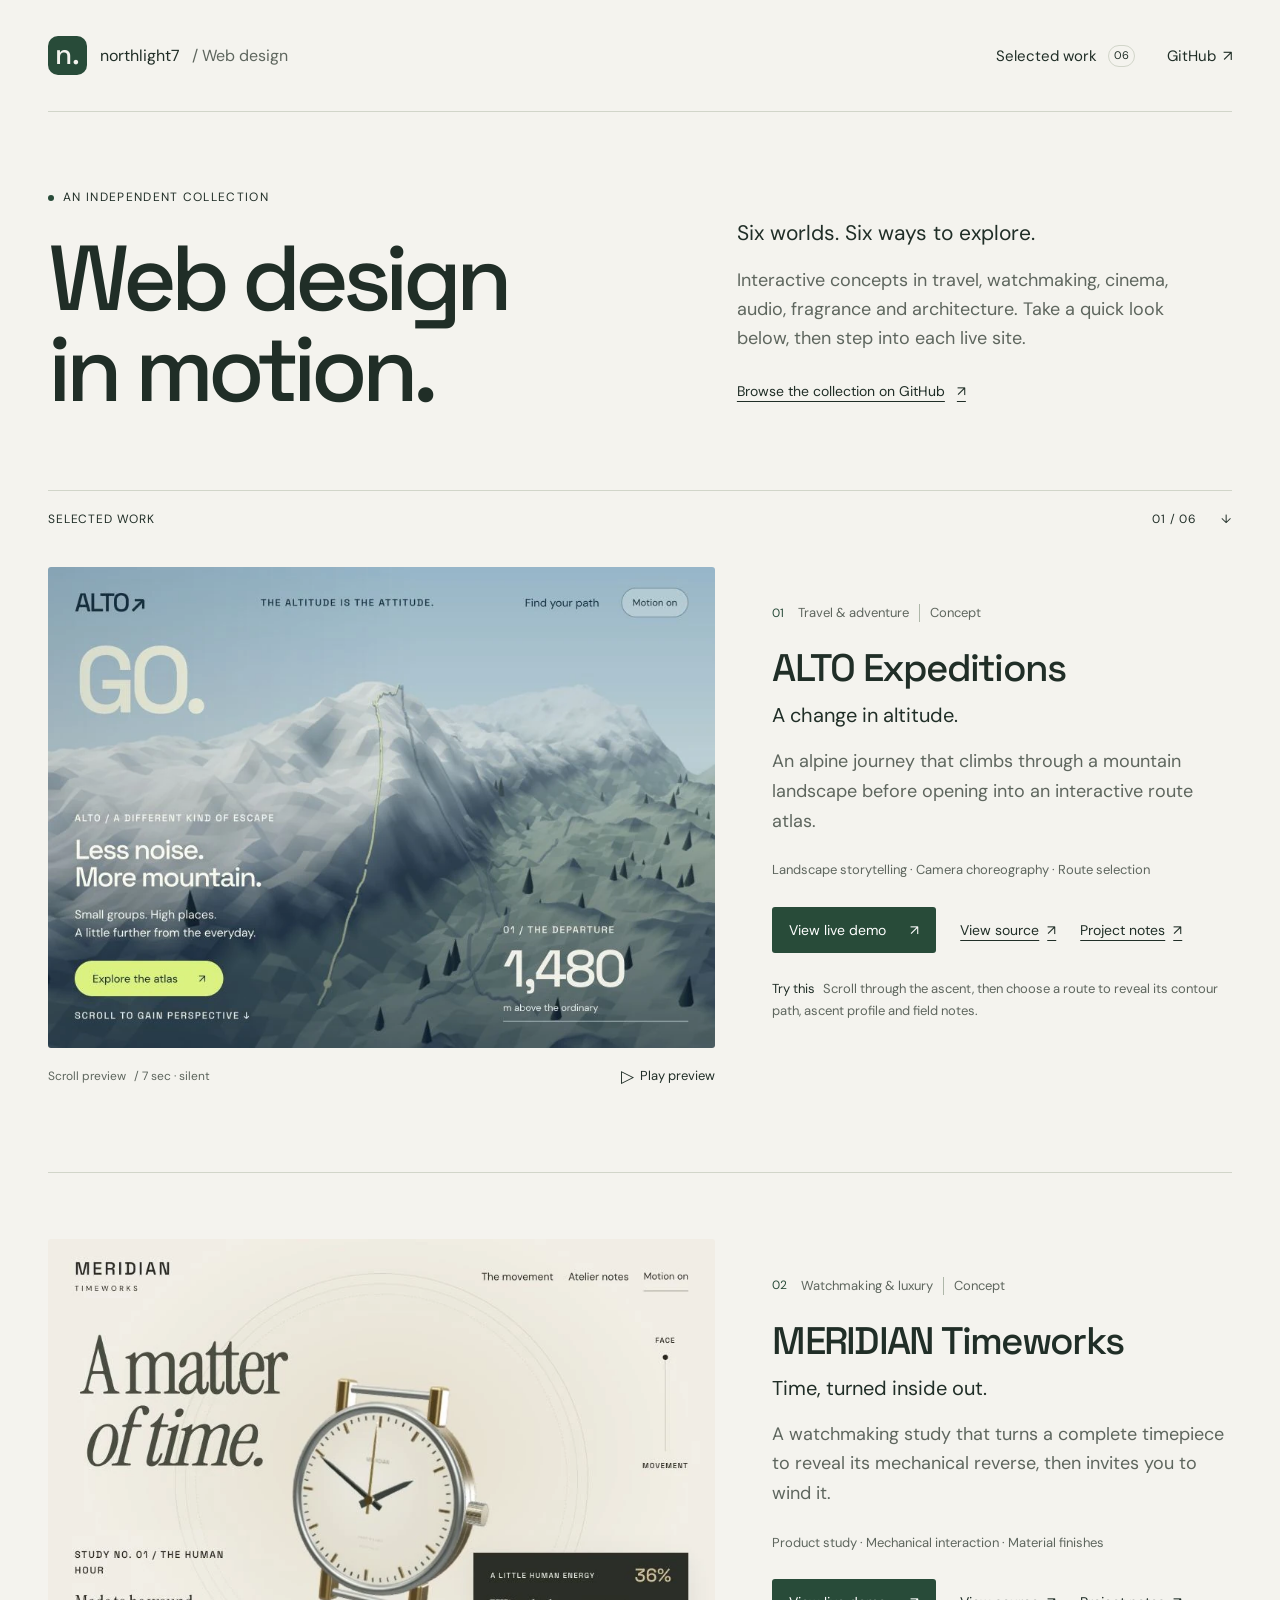
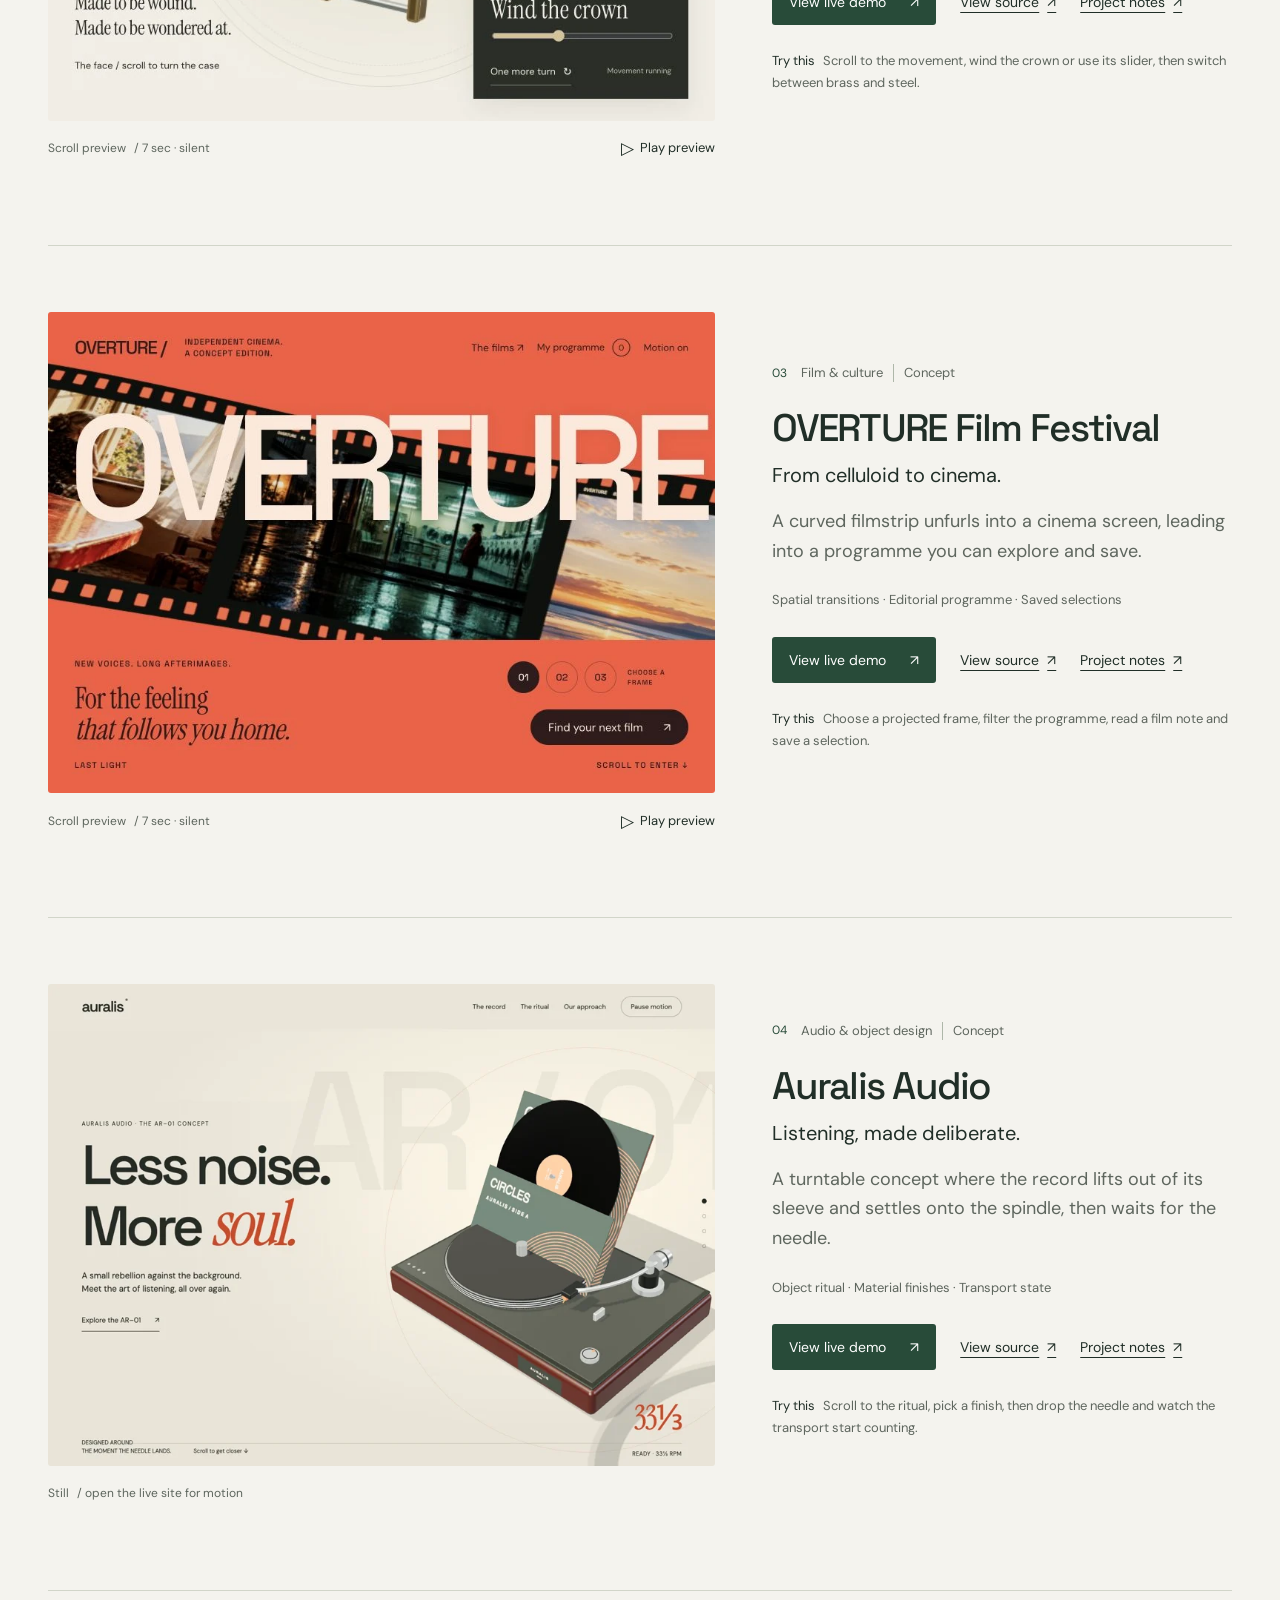
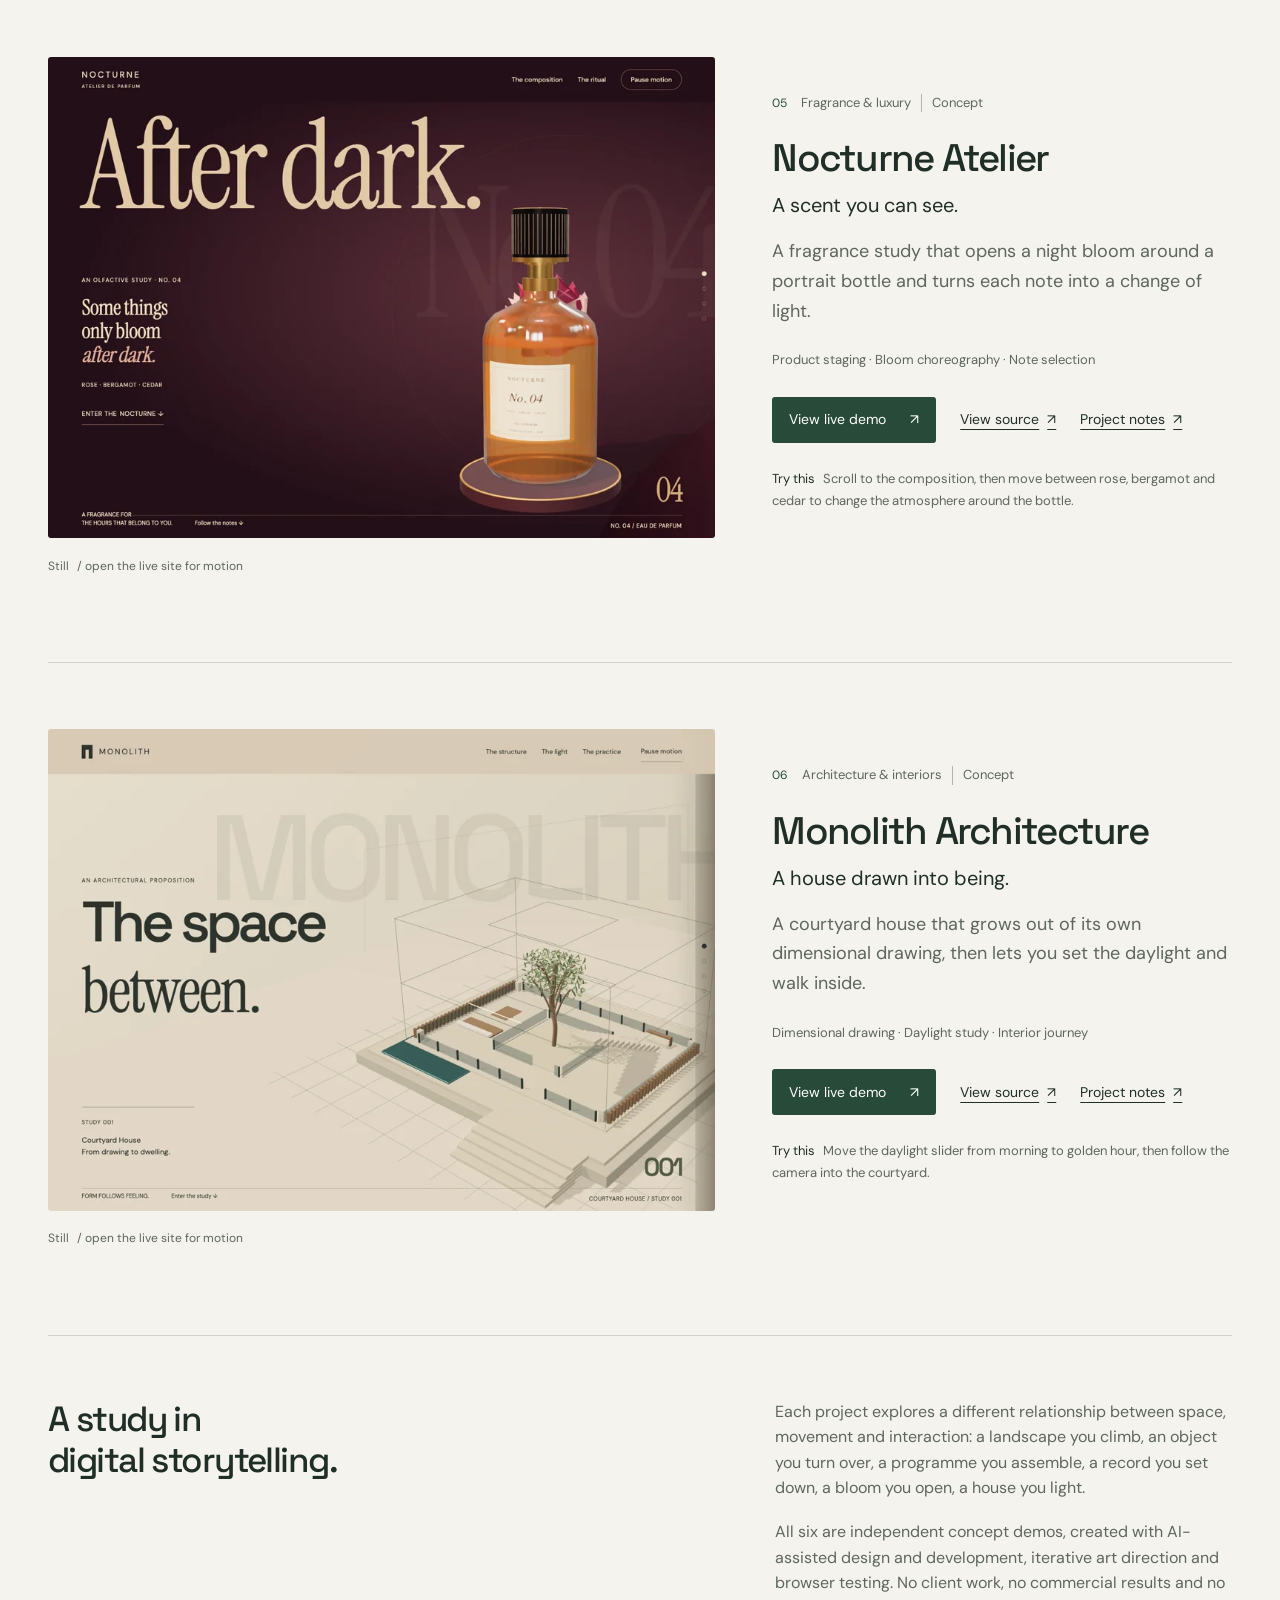
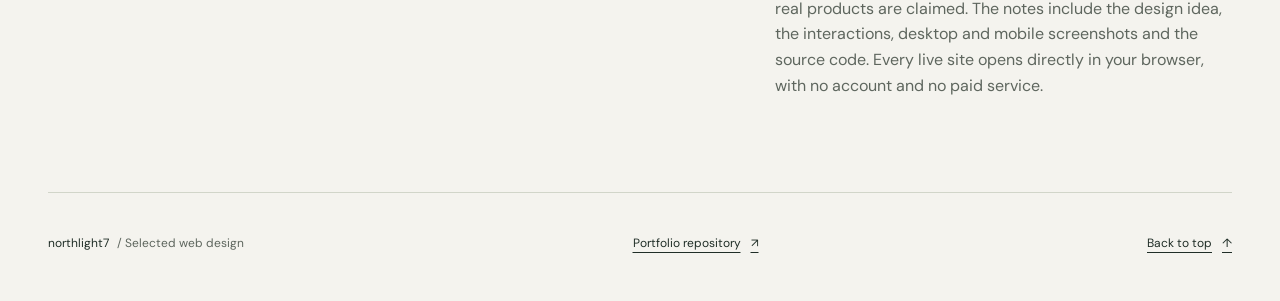
==== commit 9cb9523d: "Fix gallery contrast and accessible names on previews" ====
--- a/index.html
+++ b/index.html
@@ -12,7 +12,7 @@
 <body id="top">
 <a class="skip" href="#work">Skip to selected work</a>
 <div class="shell">
-<header><a class="wordmark" href="./" aria-label="northlight7 portfolio home"><span class="brand-mark" aria-hidden="true">n.</span><span>northlight7 <span class="wordmark-sub">/ Web design</span></span></a><nav aria-label="Main"><a href="#work">Selected work <span class="count">06</span></a><a href="https://github.com/northlight7">GitHub <span aria-hidden="true">↗</span></a></nav></header>
+<header><a class="wordmark" href="./"><span class="brand-mark" aria-hidden="true">n.</span><span>northlight7 <span class="wordmark-sub">/ Web design</span></span></a><nav aria-label="Main"><a href="#work">Selected work <span class="count">06</span></a><a href="https://github.com/northlight7">GitHub <span aria-hidden="true">↗</span></a></nav></header>
 <main>
 <section class="intro" aria-labelledby="intro-title"><div><p class="eyebrow"><span aria-hidden="true"></span> An independent collection</p><h1 id="intro-title">Web design<br>in motion.</h1></div><div class="intro-note"><p>Six worlds. Six ways to explore.</p><p>Interactive concepts in travel, watchmaking, cinema, audio, fragrance and architecture. Take a quick look below, then step into each live site.</p><a class="text-link" href="https://github.com/northlight7/web-design-portfolio">Browse the collection on GitHub <span aria-hidden="true">↗</span></a></div></section>
 <div class="section-label" id="work"><span>Selected work</span><span>01 / 06 <span aria-hidden="true">↓</span></span></div>
@@ -22,7 +22,7 @@
     <img class="poster" src="assets/previews/alto-poster.webp" alt="ALTO travel concept with a snow-covered mountain, a warm paper reading panel and an interactive route atlas." width="900" height="650" fetchpriority="high">
     <video class="preview-video" muted loop playsinline preload="none" poster="assets/previews/alto-poster.webp" aria-hidden="true" tabindex="-1" data-src="assets/previews/alto.mp4"></video>
    </div>
-   <figcaption><span>Scroll preview <span class="preview-duration">/ 7 sec · silent</span></span><button type="button" class="preview-toggle" aria-label="Play ALTO Expeditions preview" aria-pressed="false" hidden><span class="play-icon" aria-hidden="true">▷</span><span class="button-label">Play preview</span></button></figcaption>
+   <figcaption><span>Scroll preview <span class="preview-duration">/ 7 sec · silent</span></span><button type="button" class="preview-toggle" aria-pressed="false" hidden><span class="play-icon" aria-hidden="true">▷</span><span class="button-label">Play preview</span><span class="sr-only"> for ALTO Expeditions</span></button></figcaption>
    <span class="preview-status sr-only" role="status" aria-live="polite"></span>
   </figure>
   <div class="project-copy">
@@ -41,7 +41,7 @@
     <img class="poster" src="assets/previews/meridian-poster.webp" alt="MERIDIAN watchmaking concept with a dimensional brass timepiece and a separate winding control panel." width="900" height="650" loading="lazy">
     <video class="preview-video" muted loop playsinline preload="none" poster="assets/previews/meridian-poster.webp" aria-hidden="true" tabindex="-1" data-src="assets/previews/meridian.mp4"></video>
    </div>
-   <figcaption><span>Scroll preview <span class="preview-duration">/ 7 sec · silent</span></span><button type="button" class="preview-toggle" aria-label="Play MERIDIAN Timeworks preview" aria-pressed="false" hidden><span class="play-icon" aria-hidden="true">▷</span><span class="button-label">Play preview</span></button></figcaption>
+   <figcaption><span>Scroll preview <span class="preview-duration">/ 7 sec · silent</span></span><button type="button" class="preview-toggle" aria-pressed="false" hidden><span class="play-icon" aria-hidden="true">▷</span><span class="button-label">Play preview</span><span class="sr-only"> for MERIDIAN Timeworks</span></button></figcaption>
    <span class="preview-status sr-only" role="status" aria-live="polite"></span>
   </figure>
   <div class="project-copy">
@@ -60,7 +60,7 @@
     <img class="poster" src="assets/previews/overture-poster.webp" alt="OVERTURE film festival concept with an illuminated curved filmstrip, cinematic stills and a dark editorial programme." width="900" height="650" loading="lazy">
     <video class="preview-video" muted loop playsinline preload="none" poster="assets/previews/overture-poster.webp" aria-hidden="true" tabindex="-1" data-src="assets/previews/overture.mp4"></video>
    </div>
-   <figcaption><span>Scroll preview <span class="preview-duration">/ 7 sec · silent</span></span><button type="button" class="preview-toggle" aria-label="Play OVERTURE Film Festival preview" aria-pressed="false" hidden><span class="play-icon" aria-hidden="true">▷</span><span class="button-label">Play preview</span></button></figcaption>
+   <figcaption><span>Scroll preview <span class="preview-duration">/ 7 sec · silent</span></span><button type="button" class="preview-toggle" aria-pressed="false" hidden><span class="play-icon" aria-hidden="true">▷</span><span class="button-label">Play preview</span><span class="sr-only"> for OVERTURE Film Festival</span></button></figcaption>
    <span class="preview-status sr-only" role="status" aria-live="polite"></span>
   </figure>
   <div class="project-copy">
--- a/portfolio.css
+++ b/portfolio.css
@@ -1,7 +1,7 @@
 @font-face{font-family:DM;src:url('assets/sans.woff2') format('woff2');font-display:swap;font-weight:100 900}
 @font-face{font-family:Space;src:url('assets/display.woff2') format('woff2');font-display:swap;font-weight:100 900}
 :root{color-scheme:light;--paper:#f4f3ee;--ink:#202e27;--muted:#5e665e;--line:#d1d5c9;--green:#284b39;--soft:#e5e8df;font-family:DM,Arial,sans-serif;color:var(--ink);background:var(--paper);font-synthesis:none}
-*{box-sizing:border-box}body{margin:0;font-size:18px;line-height:1.6}a{color:inherit;text-underline-offset:5px}button,a{touch-action:manipulation;-webkit-tap-highlight-color:#d9e2d5}a:hover{color:#375d43}a:focus-visible,button:focus-visible{outline:3px solid #b16827;outline-offset:5px}button{font:inherit}img{display:block;max-width:100%;height:auto}.shell{width:min(1320px,100%);padding:0 48px;margin:0 auto}.sr-only{position:absolute;width:1px;height:1px;padding:0;margin:-1px;overflow:hidden;clip:rect(0,0,0,0);white-space:nowrap;border:0}.skip{position:fixed;top:12px;left:24px;z-index:10;background:var(--green);color:white;padding:10px 16px;transform:translateY(-180%)}.skip:focus{transform:none}header{display:flex;align-items:center;justify-content:space-between;gap:32px;min-height:112px;border-bottom:1px solid var(--line)}.wordmark{display:flex;align-items:center;gap:13px;text-decoration:none;font-size:16px;font-weight:600}.brand-mark{display:grid;place-items:center;width:39px;height:39px;color:var(--paper);background:var(--green);border-radius:10px;font:600 28px/1 Space,sans-serif;padding-bottom:4px}.wordmark-sub{font-weight:400;color:var(--muted);margin-left:8px}nav{display:flex;align-items:center;gap:32px;font-size:15px}nav a{min-height:46px;display:flex;align-items:center;gap:7px;text-decoration:none}.count{display:inline-grid;place-items:center;font-size:11px;border:1px solid var(--line);border-radius:20px;height:22px;width:27px;margin-left:4px}.intro{display:grid;grid-template-columns:1.25fr 1fr;gap:70px;padding:76px 0 74px;align-items:end}.eyebrow{text-transform:uppercase;letter-spacing:.11em;font-size:12px;font-weight:600;display:flex;align-items:center;gap:9px;margin:0 0 26px}.eyebrow>span{height:6px;width:6px;border-radius:50%;background:var(--green)}h1,h2{font-family:Space,Arial,sans-serif;font-weight:500;text-wrap:balance;margin:0}h1{font-size:clamp(60px,7.2vw,94px);line-height:.99;letter-spacing:-.065em}h2{font-size:clamp(27px,3vw,39px);line-height:1.12;letter-spacing:-.045em}.intro-note{max-width:440px;padding-bottom:1px}.intro-note p{margin:0 0 16px}.intro-note p:first-child{font-size:21px;font-weight:500}.intro-note p:nth-child(2){color:var(--muted)}.text-link{display:inline-flex;align-items:center;gap:12px;min-height:46px;font-size:14px;text-decoration-thickness:1px}.section-label{display:flex;justify-content:space-between;border-top:1px solid var(--line);padding-top:19px;font-size:12px;letter-spacing:.07em;text-transform:uppercase;scroll-margin-top:28px}.section-label span:last-child{display:flex;gap:24px}.project{display:grid;grid-template-columns:minmax(0,1.45fr) minmax(0,1fr);gap:clamp(32px,4.5vw,64px);padding:38px 0 68px;margin-bottom:28px;border-bottom:1px solid var(--line);align-items:center;scroll-margin-top:28px}.preview{margin:0;min-width:0}.preview-stage{position:relative;aspect-ratio:900/650;background:#dce2df;overflow:hidden;border-radius:3px}.poster,.preview-video{width:100%;height:100%;object-fit:cover}.preview-video{position:absolute;inset:0;visibility:hidden}.preview.is-playing-video .preview-video{visibility:visible}.preview figcaption{display:flex;justify-content:space-between;align-items:center;gap:12px;min-height:56px;font-size:12px;color:var(--muted)}.preview-duration{opacity:.85;margin-left:5px}.preview-toggle{background:transparent;border:0;color:var(--ink);padding:10px 0 10px 12px;font-size:13px;font-weight:500;cursor:pointer;min-height:46px;white-space:nowrap;display:inline-flex;gap:6px;align-items:center}.preview-toggle[hidden]{display:none}.preview-toggle:hover{color:var(--green);text-decoration:underline;text-underline-offset:4px}.play-icon{font-size:17px;line-height:1}.project-copy{padding-bottom:45px}.project-meta{display:flex;align-items:center;flex-wrap:wrap;gap:10px;color:var(--muted);font-size:13px;margin-bottom:24px;line-height:1.4}.project-number{color:var(--green);font-size:12px;font-variant-numeric:tabular-nums;margin-right:4px}.concept{border-left:1px solid #aeb7a9;padding-left:10px}.project-tag{margin:12px 0 18px;font-size:20px;font-weight:500;line-height:1.4}.project-description{color:var(--muted);margin:0 0 22px;font-size:18px;line-height:1.65}.project-focus{color:var(--muted);font-size:13px;line-height:1.8;margin:0 0 25px}.project-actions{display:flex;align-items:center;gap:24px;flex-wrap:wrap}.visit{min-height:46px;min-width:128px;display:inline-flex;align-items:center;justify-content:space-between;gap:24px;padding:9px 17px;border-radius:3px;background:var(--green);color:#fff;text-decoration:none;font-size:14px}.visit:hover{background:#173524;color:#fff}.notes-link,.source-link{display:inline-flex;gap:8px;align-items:center;min-height:46px;font-size:14px;text-decoration-thickness:1px}.try{font-size:13px;color:var(--muted);line-height:1.7;margin:25px 0 0}.try strong{font-weight:500;color:var(--ink);margin-right:5px}.about{display:grid;grid-template-columns:1.45fr 1fr;gap:64px;padding:35px 0 76px}.about h2{font-size:35px;line-height:1.17}.about p{font-size:16px;margin:0 0 18px;color:var(--muted)}footer{padding:27px 0 35px;border-top:1px solid var(--line);display:flex;justify-content:space-between;align-items:center;gap:24px;font-size:12px}footer a{display:inline-flex;gap:10px;align-items:center;min-height:46px}.footer-muted{color:var(--muted);margin-left:5px}#intro-title{scroll-margin-top:24px}
+*{box-sizing:border-box}body{margin:0;font-size:18px;line-height:1.6}a{color:inherit;text-underline-offset:5px}button,a{touch-action:manipulation;-webkit-tap-highlight-color:#d9e2d5}a:hover{color:#375d43}a:focus-visible,button:focus-visible{outline:3px solid #b16827;outline-offset:5px}button{font:inherit}img{display:block;max-width:100%;height:auto}.shell{width:min(1320px,100%);padding:0 48px;margin:0 auto}.sr-only{position:absolute;width:1px;height:1px;padding:0;margin:-1px;overflow:hidden;clip:rect(0,0,0,0);white-space:nowrap;border:0}.skip{position:fixed;top:12px;left:24px;z-index:10;background:var(--green);color:white;padding:10px 16px;transform:translateY(-180%)}.skip:focus{transform:none}header{display:flex;align-items:center;justify-content:space-between;gap:32px;min-height:112px;border-bottom:1px solid var(--line)}.wordmark{display:flex;align-items:center;gap:13px;text-decoration:none;font-size:16px;font-weight:600}.brand-mark{display:grid;place-items:center;width:39px;height:39px;color:var(--paper);background:var(--green);border-radius:10px;font:600 28px/1 Space,sans-serif;padding-bottom:4px}.wordmark-sub{font-weight:400;color:var(--muted);margin-left:8px}nav{display:flex;align-items:center;gap:32px;font-size:15px}nav a{min-height:46px;display:flex;align-items:center;gap:7px;text-decoration:none}.count{display:inline-grid;place-items:center;font-size:11px;border:1px solid var(--line);border-radius:20px;height:22px;width:27px;margin-left:4px}.intro{display:grid;grid-template-columns:1.25fr 1fr;gap:70px;padding:76px 0 74px;align-items:end}.eyebrow{text-transform:uppercase;letter-spacing:.11em;font-size:12px;font-weight:600;display:flex;align-items:center;gap:9px;margin:0 0 26px}.eyebrow>span{height:6px;width:6px;border-radius:50%;background:var(--green)}h1,h2{font-family:Space,Arial,sans-serif;font-weight:500;text-wrap:balance;margin:0}h1{font-size:clamp(60px,7.2vw,94px);line-height:.99;letter-spacing:-.065em}h2{font-size:clamp(27px,3vw,39px);line-height:1.12;letter-spacing:-.045em}.intro-note{max-width:440px;padding-bottom:1px}.intro-note p{margin:0 0 16px}.intro-note p:first-child{font-size:21px;font-weight:500}.intro-note p:nth-child(2){color:var(--muted)}.text-link{display:inline-flex;align-items:center;gap:12px;min-height:46px;font-size:14px;text-decoration-thickness:1px}.section-label{display:flex;justify-content:space-between;border-top:1px solid var(--line);padding-top:19px;font-size:12px;letter-spacing:.07em;text-transform:uppercase;scroll-margin-top:28px}.section-label span:last-child{display:flex;gap:24px}.project{display:grid;grid-template-columns:minmax(0,1.45fr) minmax(0,1fr);gap:clamp(32px,4.5vw,64px);padding:38px 0 68px;margin-bottom:28px;border-bottom:1px solid var(--line);align-items:center;scroll-margin-top:28px}.preview{margin:0;min-width:0}.preview-stage{position:relative;aspect-ratio:900/650;background:#dce2df;overflow:hidden;border-radius:3px}.poster,.preview-video{width:100%;height:100%;object-fit:cover}.preview-video{position:absolute;inset:0;visibility:hidden}.preview.is-playing-video .preview-video{visibility:visible}.preview figcaption{display:flex;justify-content:space-between;align-items:center;gap:12px;min-height:56px;font-size:12px;color:var(--muted)}.preview-duration{margin-left:5px}.preview-toggle{background:transparent;border:0;color:var(--ink);padding:10px 0 10px 12px;font-size:13px;font-weight:500;cursor:pointer;min-height:46px;white-space:nowrap;display:inline-flex;gap:6px;align-items:center}.preview-toggle[hidden]{display:none}.preview-toggle:hover{color:var(--green);text-decoration:underline;text-underline-offset:4px}.play-icon{font-size:17px;line-height:1}.project-copy{padding-bottom:45px}.project-meta{display:flex;align-items:center;flex-wrap:wrap;gap:10px;color:var(--muted);font-size:13px;margin-bottom:24px;line-height:1.4}.project-number{color:var(--green);font-size:12px;font-variant-numeric:tabular-nums;margin-right:4px}.concept{border-left:1px solid #aeb7a9;padding-left:10px}.project-tag{margin:12px 0 18px;font-size:20px;font-weight:500;line-height:1.4}.project-description{color:var(--muted);margin:0 0 22px;font-size:18px;line-height:1.65}.project-focus{color:var(--muted);font-size:13px;line-height:1.8;margin:0 0 25px}.project-actions{display:flex;align-items:center;gap:24px;flex-wrap:wrap}.visit{min-height:46px;min-width:128px;display:inline-flex;align-items:center;justify-content:space-between;gap:24px;padding:9px 17px;border-radius:3px;background:var(--green);color:#fff;text-decoration:none;font-size:14px}.visit:hover{background:#173524;color:#fff}.notes-link,.source-link{display:inline-flex;gap:8px;align-items:center;min-height:46px;font-size:14px;text-decoration-thickness:1px}.try{font-size:13px;color:var(--muted);line-height:1.7;margin:25px 0 0}.try strong{font-weight:500;color:var(--ink);margin-right:5px}.about{display:grid;grid-template-columns:1.45fr 1fr;gap:64px;padding:35px 0 76px}.about h2{font-size:35px;line-height:1.17}.about p{font-size:16px;margin:0 0 18px;color:var(--muted)}footer{padding:27px 0 35px;border-top:1px solid var(--line);display:flex;justify-content:space-between;align-items:center;gap:24px;font-size:12px}footer a{display:inline-flex;gap:10px;align-items:center;min-height:46px}.footer-muted{color:var(--muted);margin-left:5px}#intro-title{scroll-margin-top:24px}
 @media(min-width:1500px){.shell{max-width:1420px;padding:0 60px}.project{gap:72px}.project-description{font-size:18px}}
 @media(max-width:1000px){.shell{padding:0 32px}.intro{gap:40px;padding:62px 0}.intro-note p:first-child{font-size:18px}.intro-note p:nth-child(2){font-size:17px}.project{grid-template-columns:minmax(0,1.2fr) minmax(0,1fr);gap:32px}.project-copy{padding-bottom:0}.project-meta{margin-bottom:17px}.project-tag{font-size:18px}.project-description{font-size:17px}.project-actions{gap:17px}.try{font-size:13px}.preview-duration{display:none}.about{gap:32px}.wordmark-sub{display:none}}
 @media(max-width:740px){body{font-size:17px}.shell{padding:0 24px}header{min-height:88px;gap:16px}.wordmark{font-size:14px;gap:9px}.brand-mark{width:32px;height:32px;font-size:24px;border-radius:8px}nav{gap:18px;font-size:13px}nav a:first-child{display:none}.intro{grid-template-columns:1fr;gap:30px;padding:49px 0 43px}.eyebrow{font-size:11px;margin-bottom:22px}h1{font-size:64px;letter-spacing:-.063em}.intro-note{max-width:480px}.intro-note p:first-child{font-size:19px;margin-bottom:9px}.intro-note p:nth-child(2){font-size:17px;line-height:1.6;margin-bottom:12px}.text-link{font-size:13px}.section-label{font-size:11px;padding-top:17px}.project{grid-template-columns:1fr;gap:23px;padding:29px 0 40px;margin-bottom:16px}.preview figcaption{min-height:50px}.preview-duration{display:inline;font-size:11px;margin-left:1px}.preview-toggle{font-size:12px}.project-copy{padding-bottom:0}.project-meta{font-size:13px;margin-bottom:17px}h2{font-size:32px}.project-tag{margin-top:11px;margin-bottom:16px;font-size:20px}.project-description{font-size:17px;margin-bottom:18px}.project-focus{font-size:12px;margin-bottom:21px}.project-actions{gap:24px}.try{font-size:13px;margin-top:22px}.about{grid-template-columns:1fr;gap:22px;padding:26px 0 42px}.about h2{font-size:30px}.about h2 br{display:none}.about p{font-size:16px}footer{display:grid;grid-template-columns:1fr 1fr;gap:6px 18px;padding:26px 0;font-size:11px}footer>span{grid-column:1/-1;margin-bottom:5px}footer>a:last-child{justify-content:flex-end}}
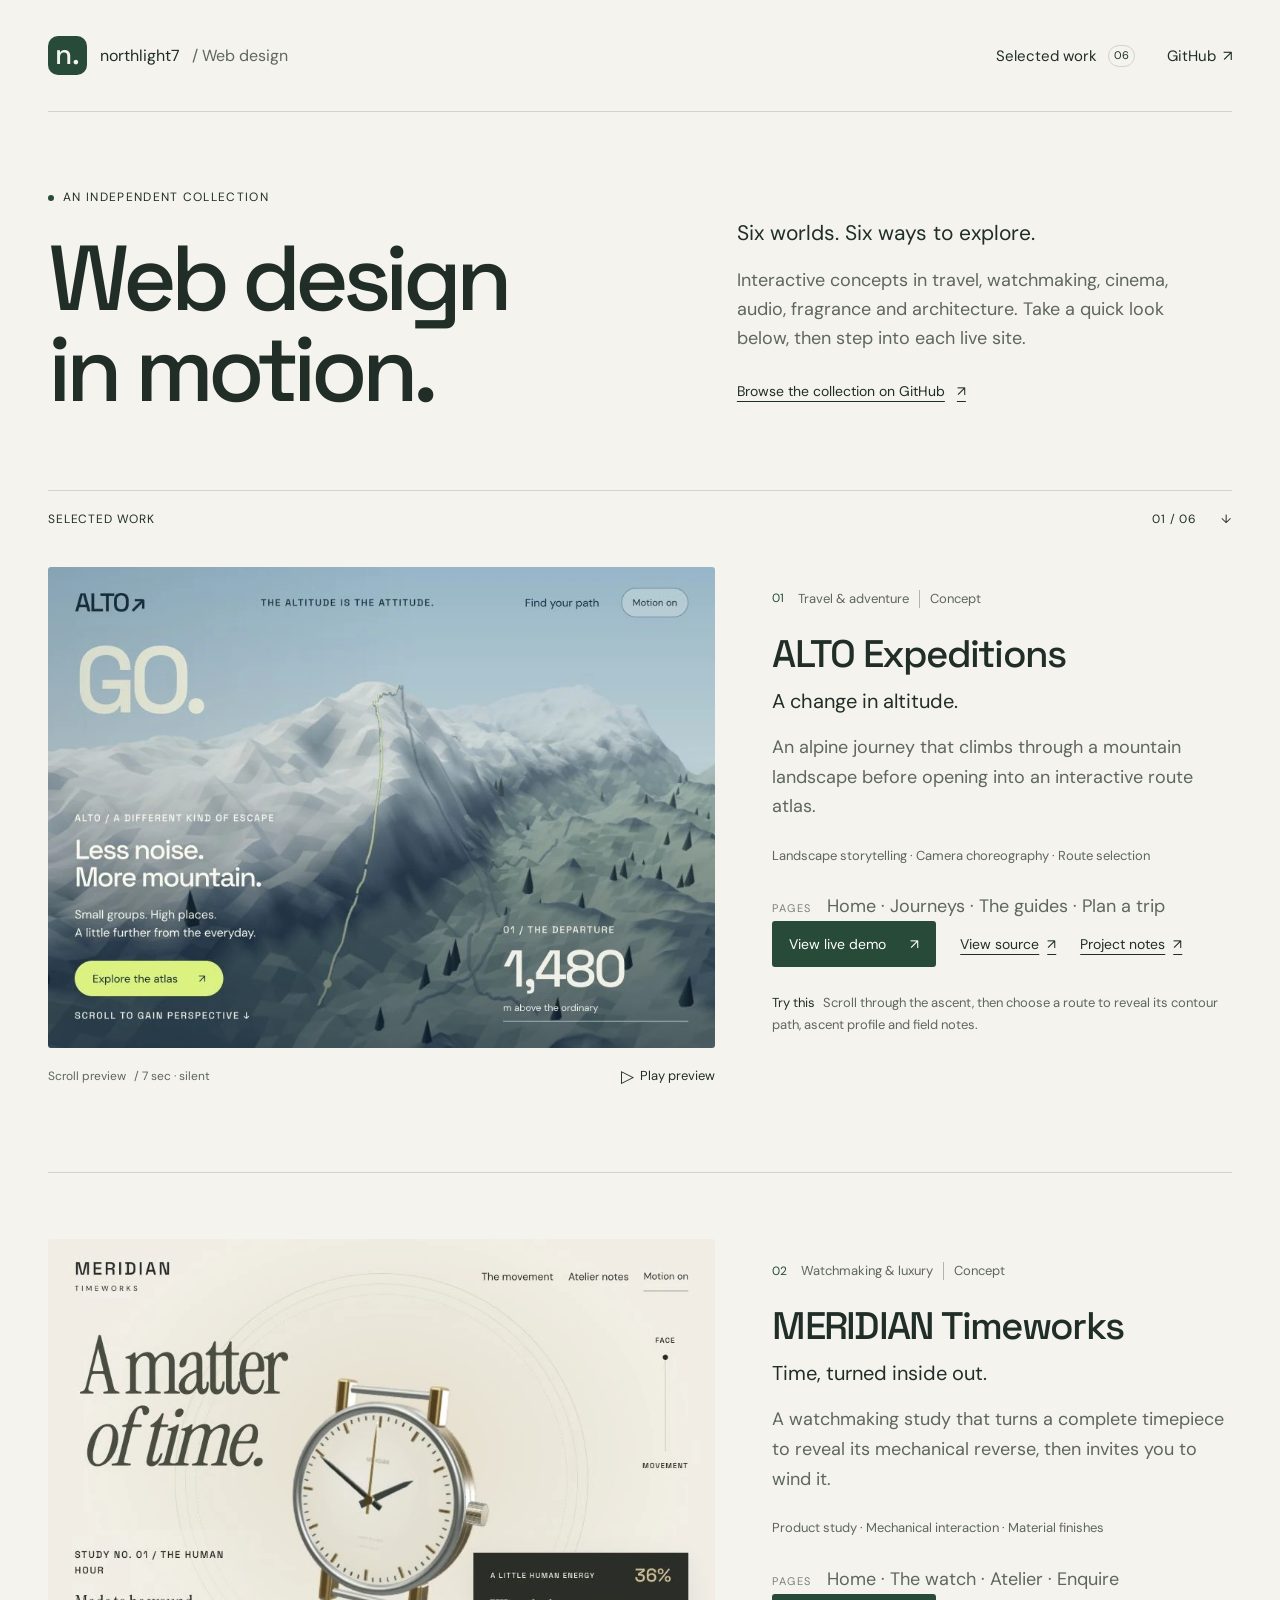
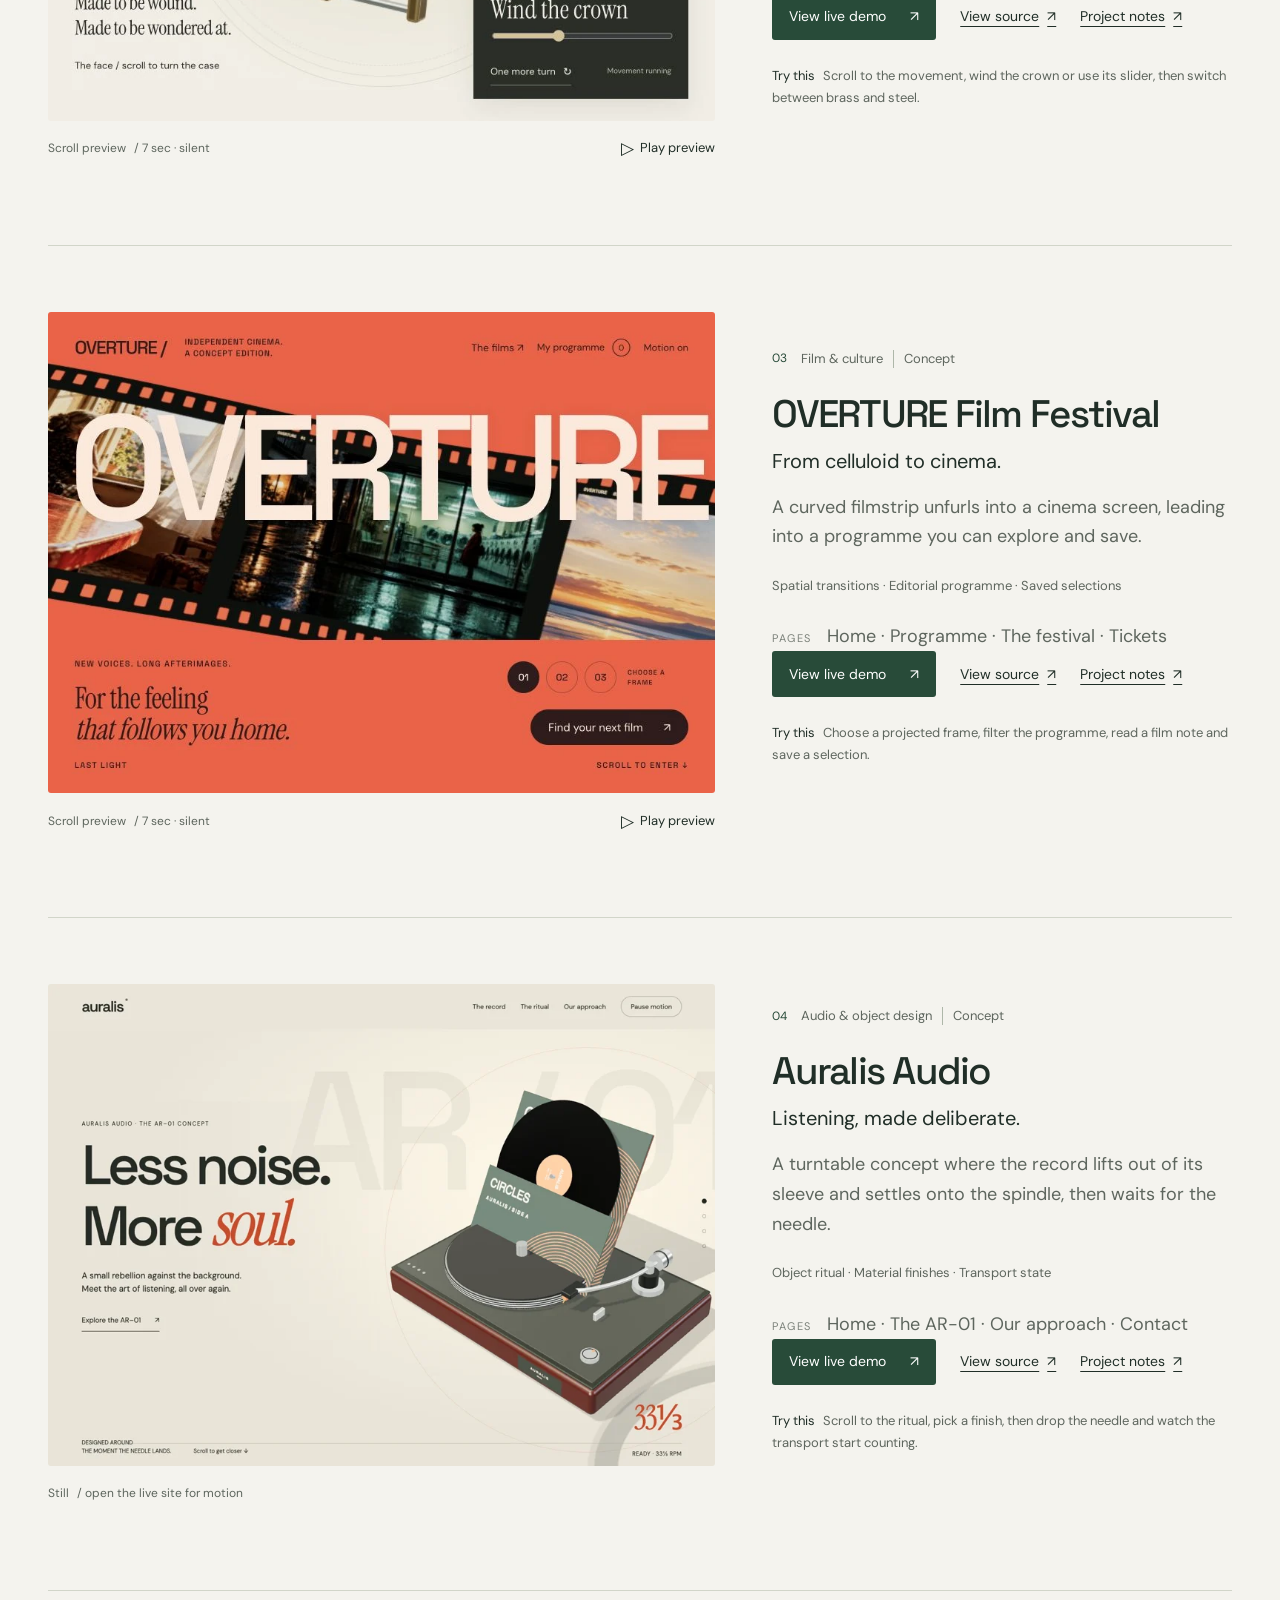
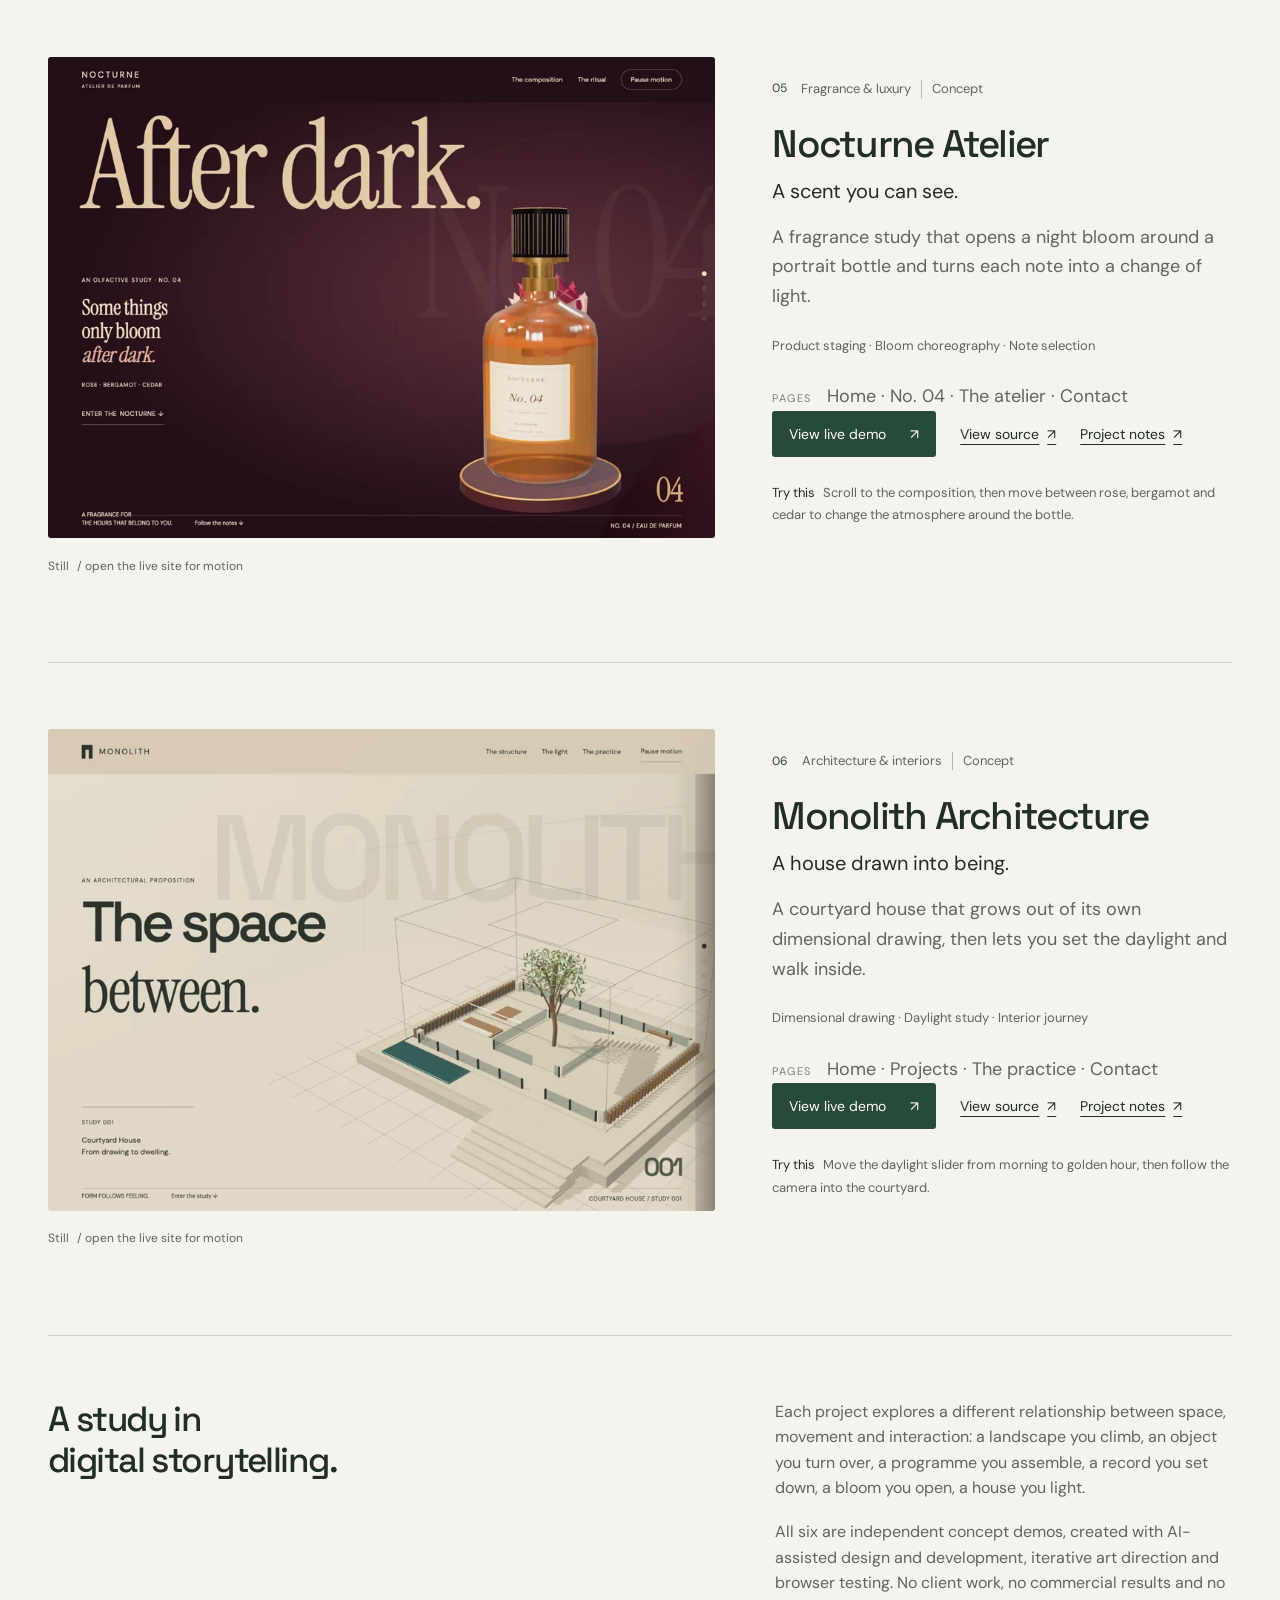
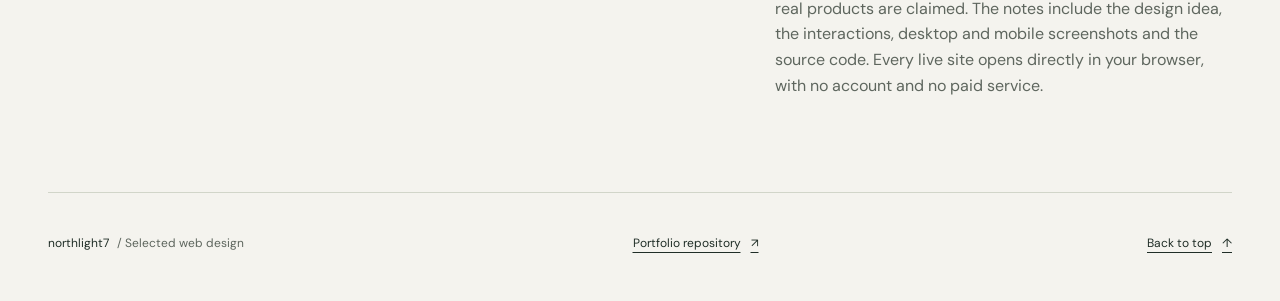
==== commit 6da2c8bc: "Show each demo's page set in the gallery" ====
--- a/index.html
+++ b/index.html
@@ -31,6 +31,7 @@
    <p class="project-tag">A change in altitude.</p>
    <p class="project-description">An alpine journey that climbs through a mountain landscape before opening into an interactive route atlas.</p>
    <p class="project-focus">Landscape storytelling · Camera choreography · Route selection</p>
+   <p class="project-pages"><span>Pages</span> Home · Journeys · The guides · Plan a trip</p>
    <div class="project-actions"><a class="visit" href="https://northlight7.github.io/cinematic-alto/">View live demo <span aria-hidden="true">↗</span><span class="sr-only">: ALTO Expeditions</span></a><a class="source-link" href="https://github.com/northlight7/cinematic-alto">View source <span aria-hidden="true">↗</span><span class="sr-only">: ALTO Expeditions</span></a><a class="notes-link" href="https://github.com/northlight7/web-design-portfolio/tree/main/projects/alto">Project notes <span aria-hidden="true">↗</span><span class="sr-only">: ALTO Expeditions</span></a></div>
    <p class="try"><strong>Try this</strong> Scroll through the ascent, then choose a route to reveal its contour path, ascent profile and field notes.</p>
   </div>
@@ -50,6 +51,7 @@
    <p class="project-tag">Time, turned inside out.</p>
    <p class="project-description">A watchmaking study that turns a complete timepiece to reveal its mechanical reverse, then invites you to wind it.</p>
    <p class="project-focus">Product study · Mechanical interaction · Material finishes</p>
+   <p class="project-pages"><span>Pages</span> Home · The watch · Atelier · Enquire</p>
    <div class="project-actions"><a class="visit" href="https://northlight7.github.io/cinematic-meridian/">View live demo <span aria-hidden="true">↗</span><span class="sr-only">: MERIDIAN Timeworks</span></a><a class="source-link" href="https://github.com/northlight7/cinematic-meridian">View source <span aria-hidden="true">↗</span><span class="sr-only">: MERIDIAN Timeworks</span></a><a class="notes-link" href="https://github.com/northlight7/web-design-portfolio/tree/main/projects/meridian">Project notes <span aria-hidden="true">↗</span><span class="sr-only">: MERIDIAN Timeworks</span></a></div>
    <p class="try"><strong>Try this</strong> Scroll to the movement, wind the crown or use its slider, then switch between brass and steel.</p>
   </div>
@@ -69,6 +71,7 @@
    <p class="project-tag">From celluloid to cinema.</p>
    <p class="project-description">A curved filmstrip unfurls into a cinema screen, leading into a programme you can explore and save.</p>
    <p class="project-focus">Spatial transitions · Editorial programme · Saved selections</p>
+   <p class="project-pages"><span>Pages</span> Home · Programme · The festival · Tickets</p>
    <div class="project-actions"><a class="visit" href="https://northlight7.github.io/cinematic-overture/">View live demo <span aria-hidden="true">↗</span><span class="sr-only">: OVERTURE Film Festival</span></a><a class="source-link" href="https://github.com/northlight7/cinematic-overture">View source <span aria-hidden="true">↗</span><span class="sr-only">: OVERTURE Film Festival</span></a><a class="notes-link" href="https://github.com/northlight7/web-design-portfolio/tree/main/projects/overture">Project notes <span aria-hidden="true">↗</span><span class="sr-only">: OVERTURE Film Festival</span></a></div>
    <p class="try"><strong>Try this</strong> Choose a projected frame, filter the programme, read a film note and save a selection.</p>
   </div>
@@ -88,6 +91,7 @@
    <p class="project-tag">Listening, made deliberate.</p>
    <p class="project-description">A turntable concept where the record lifts out of its sleeve and settles onto the spindle, then waits for the needle.</p>
    <p class="project-focus">Object ritual · Material finishes · Transport state</p>
+   <p class="project-pages"><span>Pages</span> Home · The AR-01 · Our approach · Contact</p>
    <div class="project-actions"><a class="visit" href="https://northlight7.github.io/cinematic-auralis/">View live demo <span aria-hidden="true">↗</span><span class="sr-only">: Auralis Audio</span></a><a class="source-link" href="https://github.com/northlight7/cinematic-auralis">View source <span aria-hidden="true">↗</span><span class="sr-only">: Auralis Audio</span></a><a class="notes-link" href="https://github.com/northlight7/web-design-portfolio/tree/main/projects/auralis">Project notes <span aria-hidden="true">↗</span><span class="sr-only">: Auralis Audio</span></a></div>
    <p class="try"><strong>Try this</strong> Scroll to the ritual, pick a finish, then drop the needle and watch the transport start counting.</p>
   </div>
@@ -107,6 +111,7 @@
    <p class="project-tag">A scent you can see.</p>
    <p class="project-description">A fragrance study that opens a night bloom around a portrait bottle and turns each note into a change of light.</p>
    <p class="project-focus">Product staging · Bloom choreography · Note selection</p>
+   <p class="project-pages"><span>Pages</span> Home · No. 04 · The atelier · Contact</p>
    <div class="project-actions"><a class="visit" href="https://northlight7.github.io/cinematic-nocturne/">View live demo <span aria-hidden="true">↗</span><span class="sr-only">: Nocturne Atelier</span></a><a class="source-link" href="https://github.com/northlight7/cinematic-nocturne">View source <span aria-hidden="true">↗</span><span class="sr-only">: Nocturne Atelier</span></a><a class="notes-link" href="https://github.com/northlight7/web-design-portfolio/tree/main/projects/nocturne">Project notes <span aria-hidden="true">↗</span><span class="sr-only">: Nocturne Atelier</span></a></div>
    <p class="try"><strong>Try this</strong> Scroll to the composition, then move between rose, bergamot and cedar to change the atmosphere around the bottle.</p>
   </div>
@@ -126,6 +131,7 @@
    <p class="project-tag">A house drawn into being.</p>
    <p class="project-description">A courtyard house that grows out of its own dimensional drawing, then lets you set the daylight and walk inside.</p>
    <p class="project-focus">Dimensional drawing · Daylight study · Interior journey</p>
+   <p class="project-pages"><span>Pages</span> Home · Projects · The practice · Contact</p>
    <div class="project-actions"><a class="visit" href="https://northlight7.github.io/cinematic-monolith/">View live demo <span aria-hidden="true">↗</span><span class="sr-only">: Monolith Architecture</span></a><a class="source-link" href="https://github.com/northlight7/cinematic-monolith">View source <span aria-hidden="true">↗</span><span class="sr-only">: Monolith Architecture</span></a><a class="notes-link" href="https://github.com/northlight7/web-design-portfolio/tree/main/projects/monolith">Project notes <span aria-hidden="true">↗</span><span class="sr-only">: Monolith Architecture</span></a></div>
    <p class="try"><strong>Try this</strong> Move the daylight slider from morning to golden hour, then follow the camera into the courtyard.</p>
   </div>
--- a/portfolio.css
+++ b/portfolio.css
@@ -7,3 +7,6 @@
 @media(max-width:740px){body{font-size:17px}.shell{padding:0 24px}header{min-height:88px;gap:16px}.wordmark{font-size:14px;gap:9px}.brand-mark{width:32px;height:32px;font-size:24px;border-radius:8px}nav{gap:18px;font-size:13px}nav a:first-child{display:none}.intro{grid-template-columns:1fr;gap:30px;padding:49px 0 43px}.eyebrow{font-size:11px;margin-bottom:22px}h1{font-size:64px;letter-spacing:-.063em}.intro-note{max-width:480px}.intro-note p:first-child{font-size:19px;margin-bottom:9px}.intro-note p:nth-child(2){font-size:17px;line-height:1.6;margin-bottom:12px}.text-link{font-size:13px}.section-label{font-size:11px;padding-top:17px}.project{grid-template-columns:1fr;gap:23px;padding:29px 0 40px;margin-bottom:16px}.preview figcaption{min-height:50px}.preview-duration{display:inline;font-size:11px;margin-left:1px}.preview-toggle{font-size:12px}.project-copy{padding-bottom:0}.project-meta{font-size:13px;margin-bottom:17px}h2{font-size:32px}.project-tag{margin-top:11px;margin-bottom:16px;font-size:20px}.project-description{font-size:17px;margin-bottom:18px}.project-focus{font-size:12px;margin-bottom:21px}.project-actions{gap:24px}.try{font-size:13px;margin-top:22px}.about{grid-template-columns:1fr;gap:22px;padding:26px 0 42px}.about h2{font-size:30px}.about h2 br{display:none}.about p{font-size:16px}footer{display:grid;grid-template-columns:1fr 1fr;gap:6px 18px;padding:26px 0;font-size:11px}footer>span{grid-column:1/-1;margin-bottom:5px}footer>a:last-child{justify-content:flex-end}}
 @media(max-width:360px){.shell{padding:0 18px}h1{font-size:56px}.preview-duration{display:none}.project-actions{gap:18px}.notes-link,.source-link{font-size:13px}h2{font-size:29px}}
 @media(prefers-reduced-motion:reduce){*,*::before,*::after{scroll-behavior:auto!important}}
+
+.project-pages{margin:14px 0 0;font:400 14px/1.5 var(--sans,inherit);color:var(--muted)}
+.project-pages span{display:inline-block;font-size:11px;letter-spacing:.14em;text-transform:uppercase;margin-right:10px;opacity:.8}
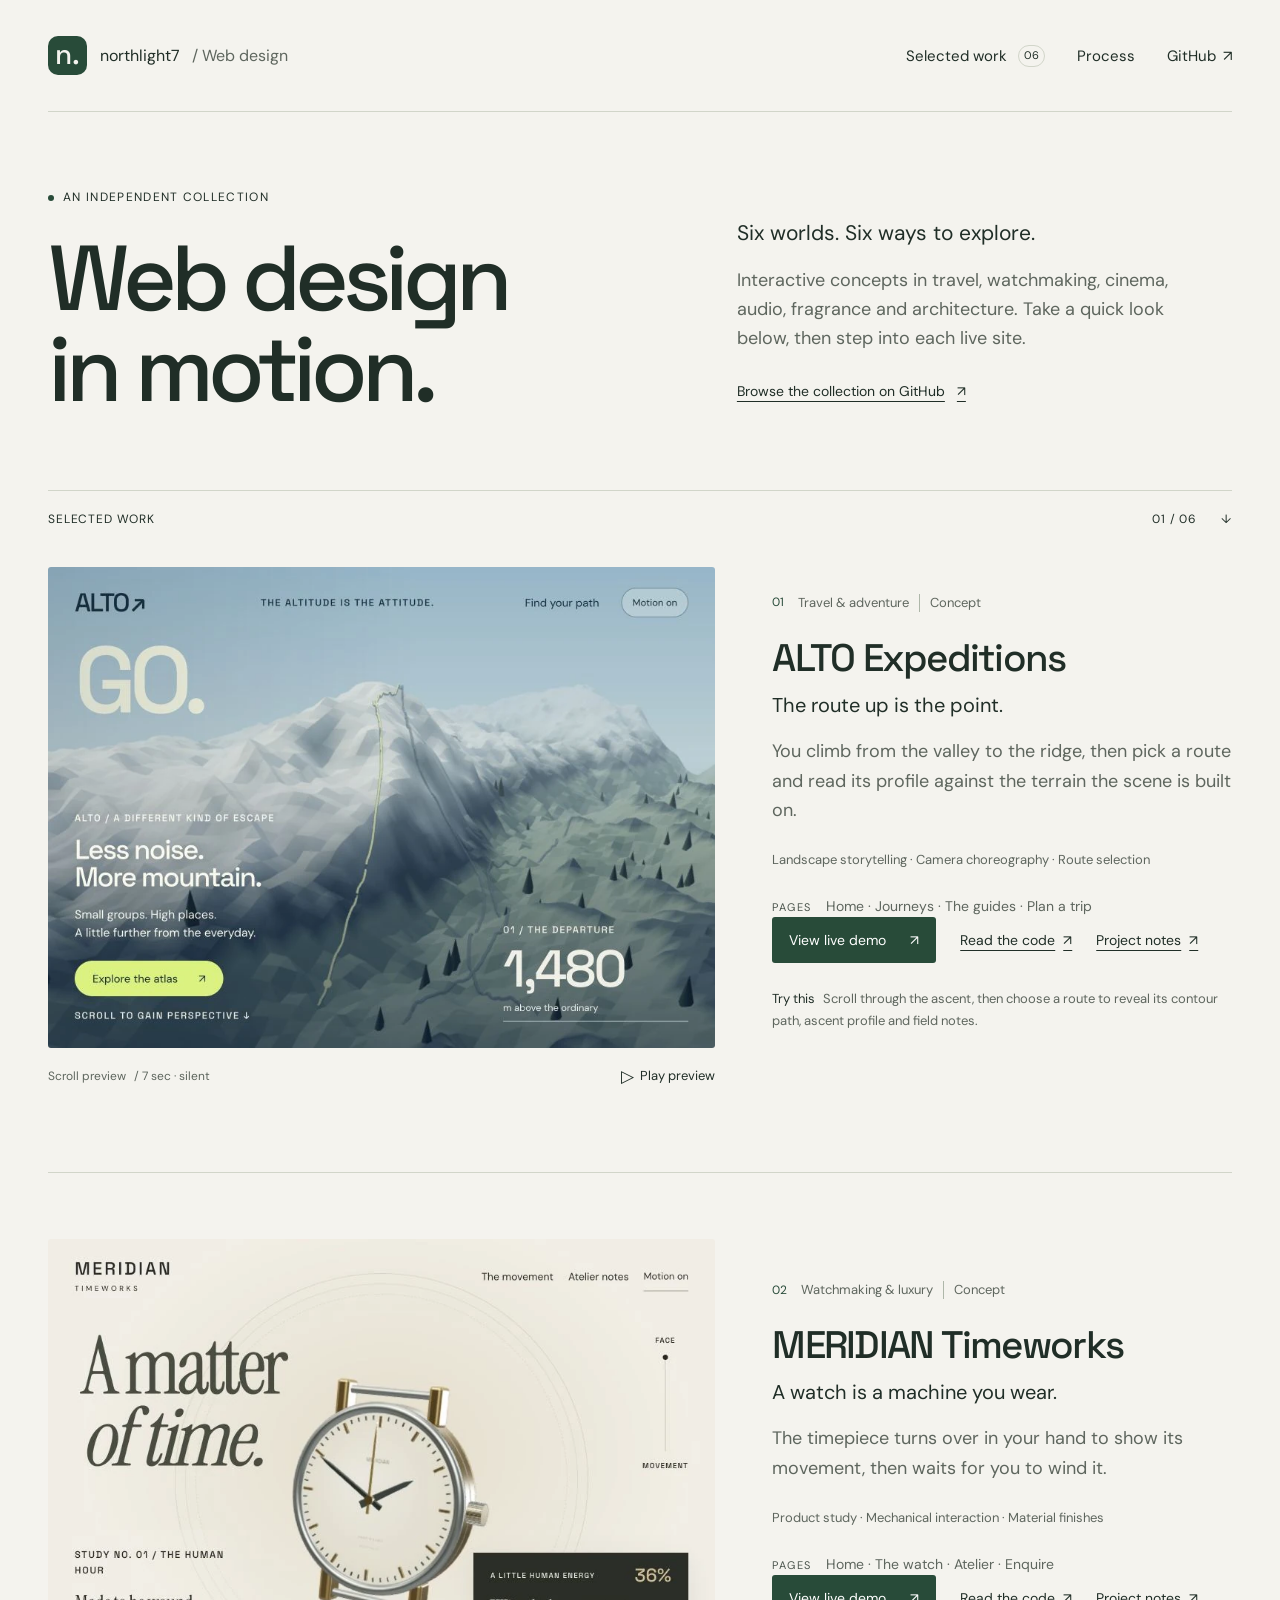
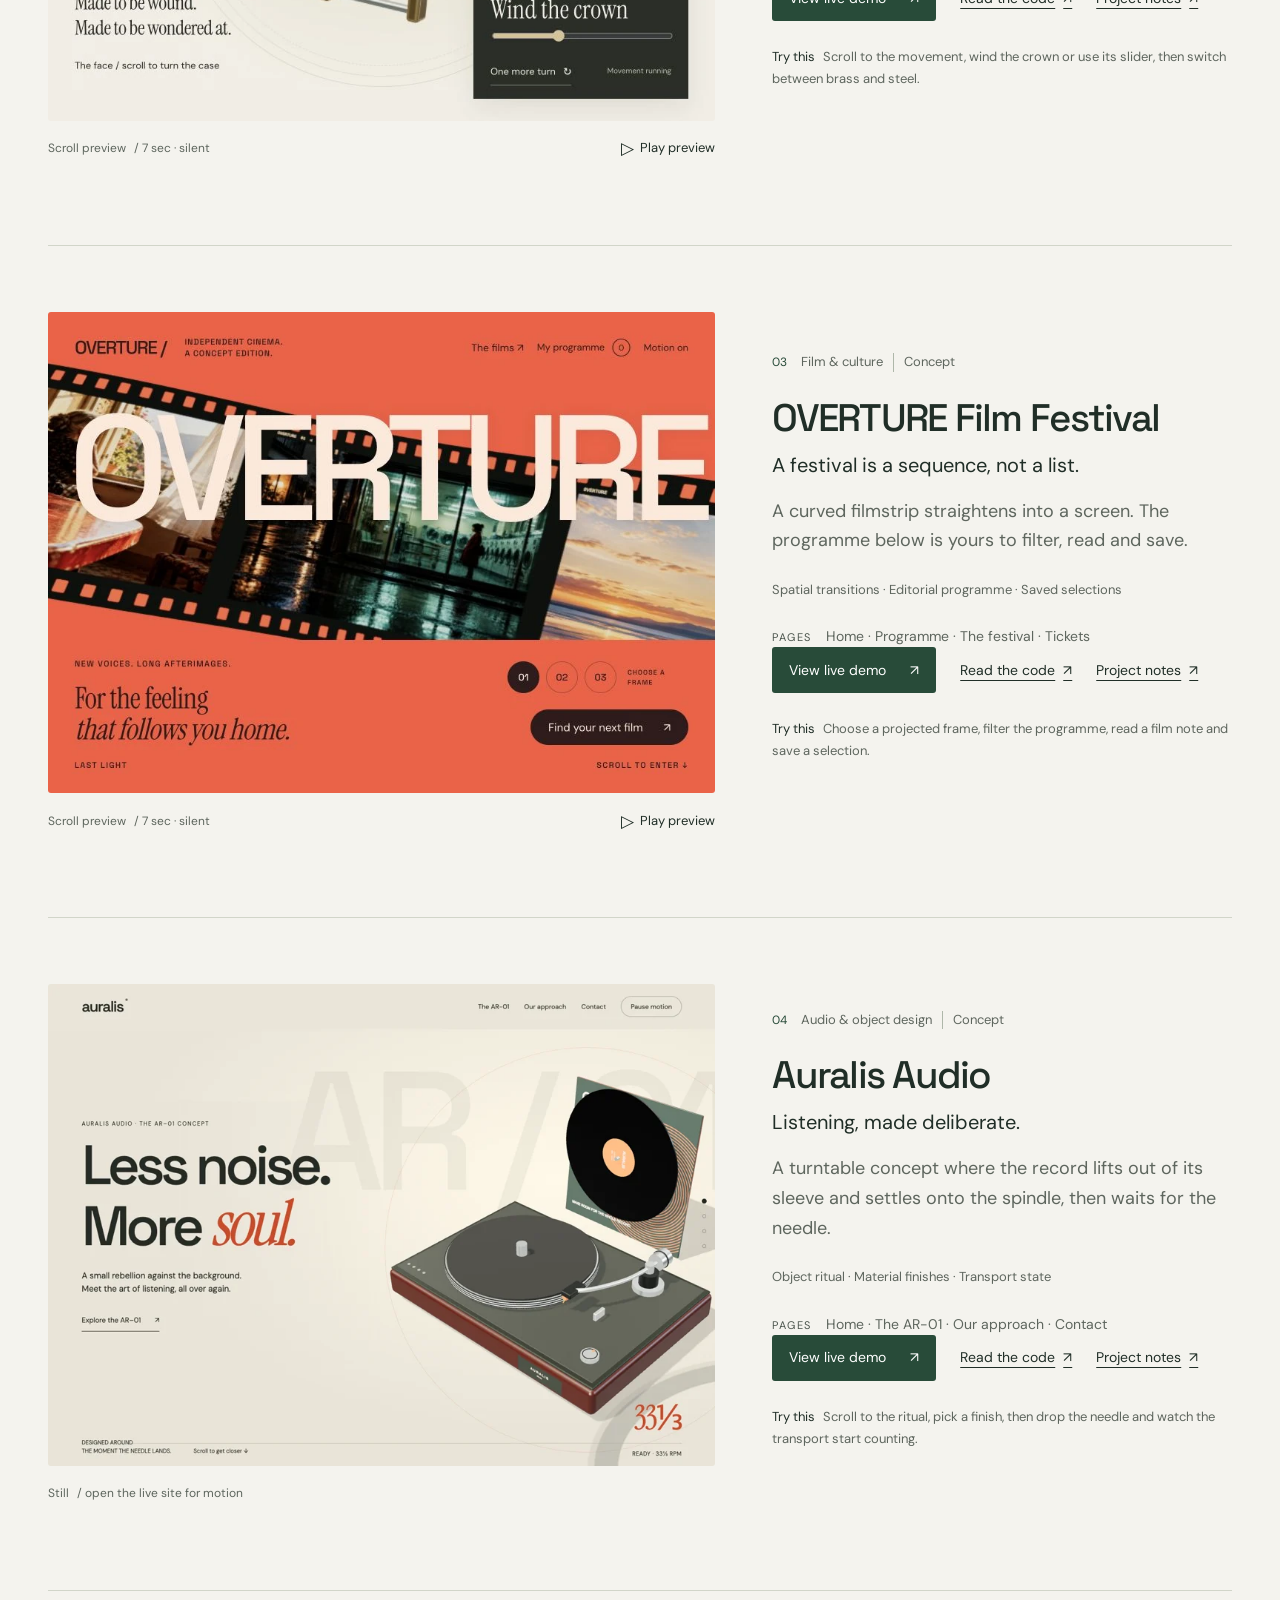
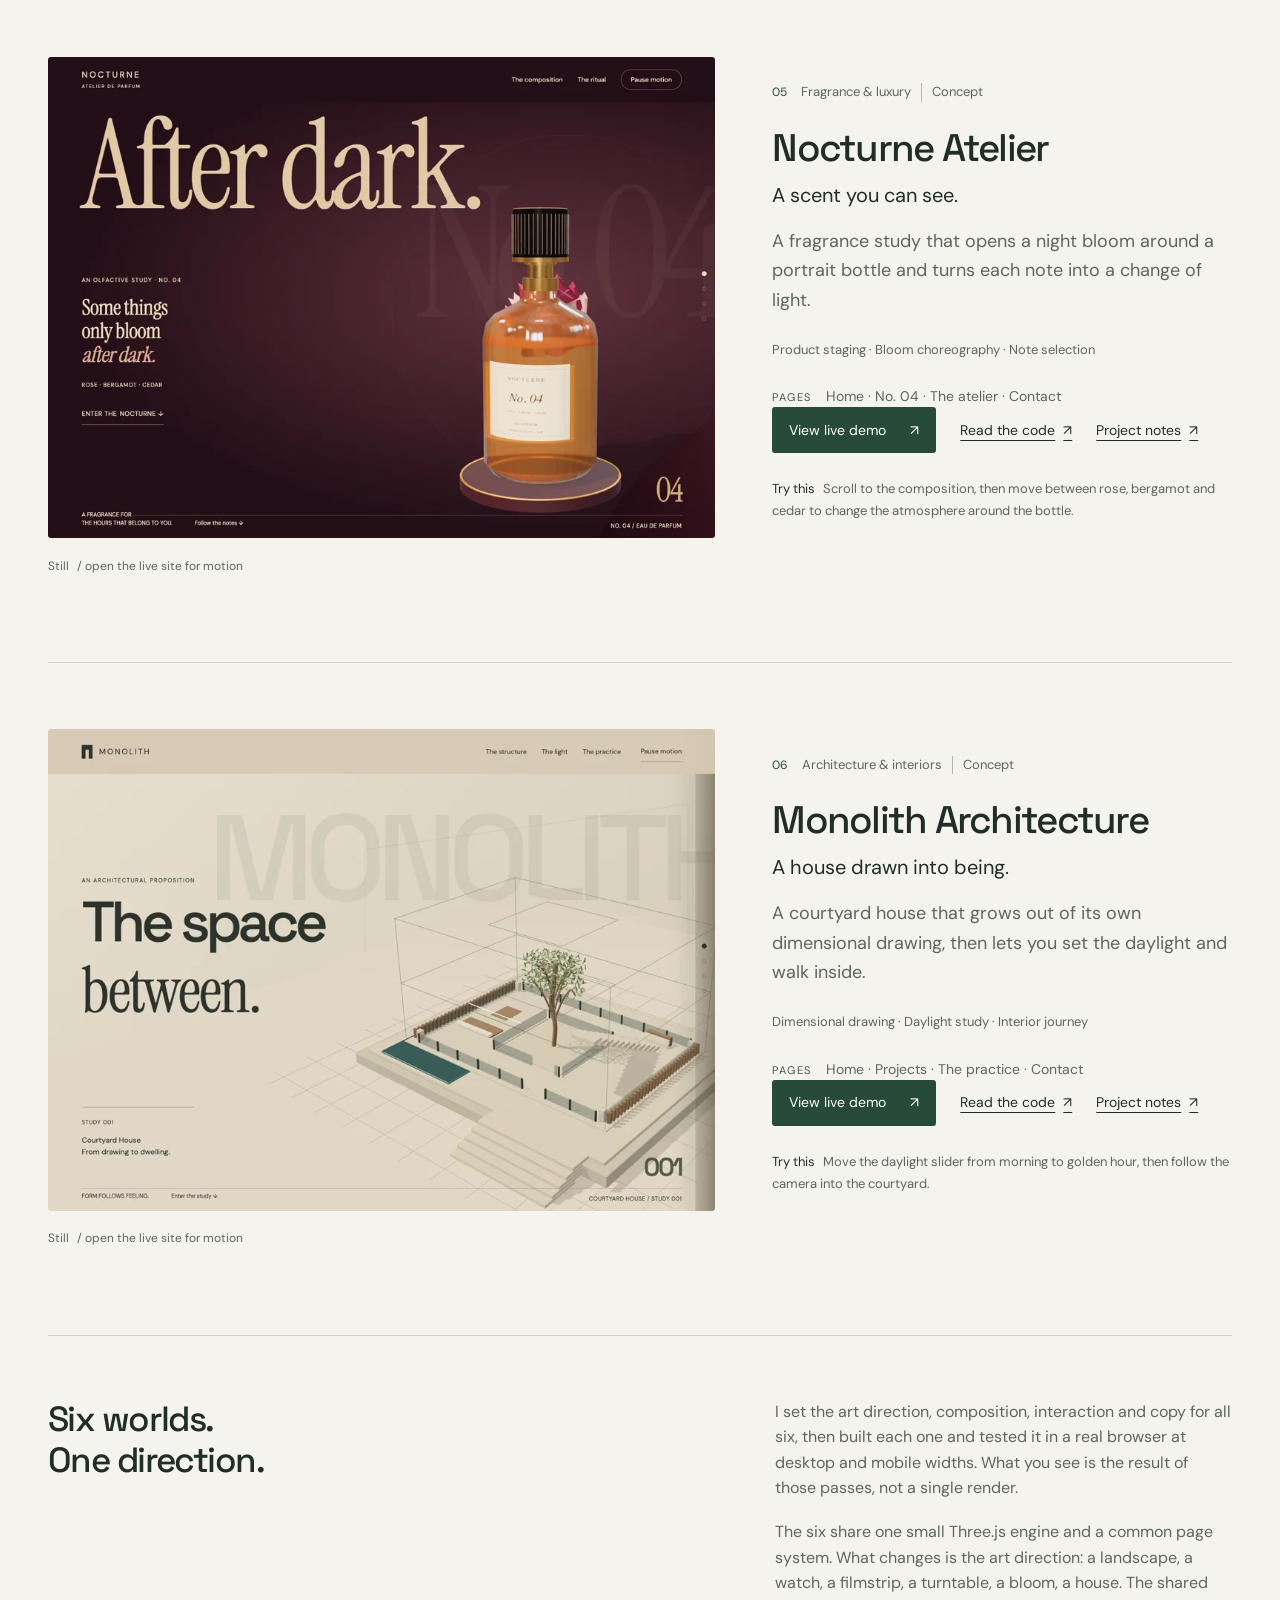
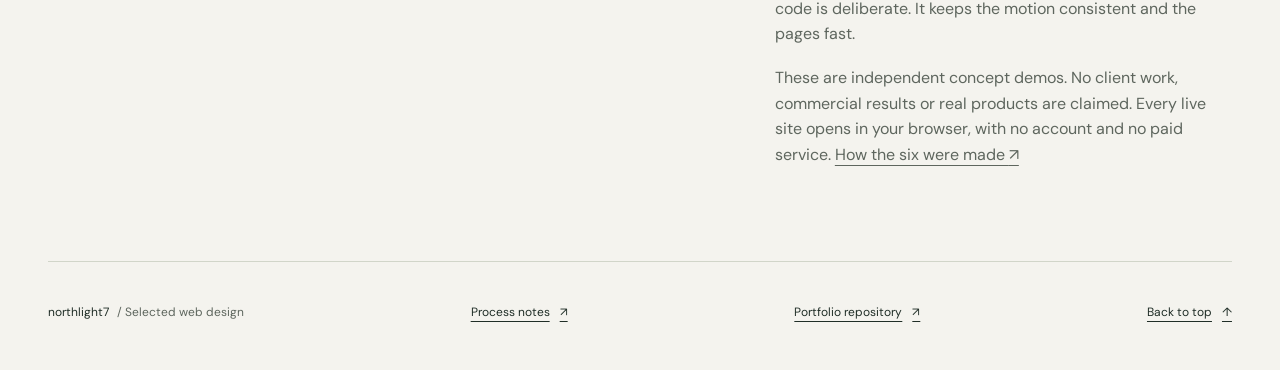
==== commit 27674b64: "Reframe the gallery around direction and process" ====
--- a/index.html
+++ b/index.html
@@ -4,6 +4,15 @@
 <meta charset="utf-8"><meta name="viewport" content="width=device-width, initial-scale=1">
 <title>Selected Web Design | northlight7</title>
 <meta name="description" content="Six interactive web design concepts exploring travel, watchmaking, cinema, audio, fragrance and architecture. Animated previews, project notes, source code and live websites.">
+<link rel="canonical" href="https://northlight7.github.io/web-design-portfolio/">
+<meta property="og:type" content="website">
+<meta property="og:url" content="https://northlight7.github.io/web-design-portfolio/">
+<meta property="og:title" content="Selected Web Design | northlight7">
+<meta property="og:description" content="Six interactive concept sites: travel, watchmaking, cinema, audio, fragrance and architecture.">
+<meta property="og:image" content="https://northlight7.github.io/web-design-portfolio/assets/og.jpg">
+<meta property="og:image:width" content="1200">
+<meta property="og:image:height" content="630">
+<meta name="twitter:card" content="summary_large_image">
 <meta name="theme-color" content="#f4f3ee">
 <link rel="icon" href="assets/favicon.svg" type="image/svg+xml">
 <link rel="preload" href="assets/sans.woff2" as="font" type="font/woff2" crossorigin>
@@ -12,7 +21,7 @@
 <body id="top">
 <a class="skip" href="#work">Skip to selected work</a>
 <div class="shell">
-<header><a class="wordmark" href="./"><span class="brand-mark" aria-hidden="true">n.</span><span>northlight7 <span class="wordmark-sub">/ Web design</span></span></a><nav aria-label="Main"><a href="#work">Selected work <span class="count">06</span></a><a href="https://github.com/northlight7">GitHub <span aria-hidden="true">↗</span></a></nav></header>
+<header><a class="wordmark" href="./"><span class="brand-mark" aria-hidden="true">n.</span><span>northlight7 <span class="wordmark-sub">/ Web design</span></span></a><nav aria-label="Main"><a href="#work">Selected work <span class="count">06</span></a><a href="process/">Process</a><a href="https://github.com/northlight7">GitHub <span aria-hidden="true">↗</span></a></nav></header>
 <main>
 <section class="intro" aria-labelledby="intro-title"><div><p class="eyebrow"><span aria-hidden="true"></span> An independent collection</p><h1 id="intro-title">Web design<br>in motion.</h1></div><div class="intro-note"><p>Six worlds. Six ways to explore.</p><p>Interactive concepts in travel, watchmaking, cinema, audio, fragrance and architecture. Take a quick look below, then step into each live site.</p><a class="text-link" href="https://github.com/northlight7/web-design-portfolio">Browse the collection on GitHub <span aria-hidden="true">↗</span></a></div></section>
 <div class="section-label" id="work"><span>Selected work</span><span>01 / 06 <span aria-hidden="true">↓</span></span></div>
@@ -28,11 +37,11 @@
   <div class="project-copy">
    <div class="project-meta"><span class="project-number">01</span><span>Travel & adventure</span><span class="concept">Concept</span></div>
    <h2 id="alto-title">ALTO Expeditions</h2>
-   <p class="project-tag">A change in altitude.</p>
-   <p class="project-description">An alpine journey that climbs through a mountain landscape before opening into an interactive route atlas.</p>
+   <p class="project-tag">The route up is the point.</p>
+   <p class="project-description">You climb from the valley to the ridge, then pick a route and read its profile against the terrain the scene is built on.</p>
    <p class="project-focus">Landscape storytelling · Camera choreography · Route selection</p>
    <p class="project-pages"><span>Pages</span> Home · Journeys · The guides · Plan a trip</p>
-   <div class="project-actions"><a class="visit" href="https://northlight7.github.io/cinematic-alto/">View live demo <span aria-hidden="true">↗</span><span class="sr-only">: ALTO Expeditions</span></a><a class="source-link" href="https://github.com/northlight7/cinematic-alto">View source <span aria-hidden="true">↗</span><span class="sr-only">: ALTO Expeditions</span></a><a class="notes-link" href="https://github.com/northlight7/web-design-portfolio/tree/main/projects/alto">Project notes <span aria-hidden="true">↗</span><span class="sr-only">: ALTO Expeditions</span></a></div>
+   <div class="project-actions"><a class="visit" href="https://northlight7.github.io/cinematic-alto/">View live demo <span aria-hidden="true">↗</span><span class="sr-only">: ALTO Expeditions</span></a><a class="source-link" href="https://github.com/northlight7/cinematic-alto">Read the code <span aria-hidden="true">↗</span><span class="sr-only">: ALTO Expeditions</span></a><a class="notes-link" href="https://github.com/northlight7/web-design-portfolio/tree/main/projects/alto">Project notes <span aria-hidden="true">↗</span><span class="sr-only">: ALTO Expeditions</span></a></div>
    <p class="try"><strong>Try this</strong> Scroll through the ascent, then choose a route to reveal its contour path, ascent profile and field notes.</p>
   </div>
  </article>
@@ -48,11 +57,11 @@
   <div class="project-copy">
    <div class="project-meta"><span class="project-number">02</span><span>Watchmaking & luxury</span><span class="concept">Concept</span></div>
    <h2 id="meridian-title">MERIDIAN Timeworks</h2>
-   <p class="project-tag">Time, turned inside out.</p>
-   <p class="project-description">A watchmaking study that turns a complete timepiece to reveal its mechanical reverse, then invites you to wind it.</p>
+   <p class="project-tag">A watch is a machine you wear.</p>
+   <p class="project-description">The timepiece turns over in your hand to show its movement, then waits for you to wind it.</p>
    <p class="project-focus">Product study · Mechanical interaction · Material finishes</p>
    <p class="project-pages"><span>Pages</span> Home · The watch · Atelier · Enquire</p>
-   <div class="project-actions"><a class="visit" href="https://northlight7.github.io/cinematic-meridian/">View live demo <span aria-hidden="true">↗</span><span class="sr-only">: MERIDIAN Timeworks</span></a><a class="source-link" href="https://github.com/northlight7/cinematic-meridian">View source <span aria-hidden="true">↗</span><span class="sr-only">: MERIDIAN Timeworks</span></a><a class="notes-link" href="https://github.com/northlight7/web-design-portfolio/tree/main/projects/meridian">Project notes <span aria-hidden="true">↗</span><span class="sr-only">: MERIDIAN Timeworks</span></a></div>
+   <div class="project-actions"><a class="visit" href="https://northlight7.github.io/cinematic-meridian/">View live demo <span aria-hidden="true">↗</span><span class="sr-only">: MERIDIAN Timeworks</span></a><a class="source-link" href="https://github.com/northlight7/cinematic-meridian">Read the code <span aria-hidden="true">↗</span><span class="sr-only">: MERIDIAN Timeworks</span></a><a class="notes-link" href="https://github.com/northlight7/web-design-portfolio/tree/main/projects/meridian">Project notes <span aria-hidden="true">↗</span><span class="sr-only">: MERIDIAN Timeworks</span></a></div>
    <p class="try"><strong>Try this</strong> Scroll to the movement, wind the crown or use its slider, then switch between brass and steel.</p>
   </div>
  </article>
@@ -68,11 +77,11 @@
   <div class="project-copy">
    <div class="project-meta"><span class="project-number">03</span><span>Film & culture</span><span class="concept">Concept</span></div>
    <h2 id="overture-title">OVERTURE Film Festival</h2>
-   <p class="project-tag">From celluloid to cinema.</p>
-   <p class="project-description">A curved filmstrip unfurls into a cinema screen, leading into a programme you can explore and save.</p>
+   <p class="project-tag">A festival is a sequence, not a list.</p>
+   <p class="project-description">A curved filmstrip straightens into a screen. The programme below is yours to filter, read and save.</p>
    <p class="project-focus">Spatial transitions · Editorial programme · Saved selections</p>
    <p class="project-pages"><span>Pages</span> Home · Programme · The festival · Tickets</p>
-   <div class="project-actions"><a class="visit" href="https://northlight7.github.io/cinematic-overture/">View live demo <span aria-hidden="true">↗</span><span class="sr-only">: OVERTURE Film Festival</span></a><a class="source-link" href="https://github.com/northlight7/cinematic-overture">View source <span aria-hidden="true">↗</span><span class="sr-only">: OVERTURE Film Festival</span></a><a class="notes-link" href="https://github.com/northlight7/web-design-portfolio/tree/main/projects/overture">Project notes <span aria-hidden="true">↗</span><span class="sr-only">: OVERTURE Film Festival</span></a></div>
+   <div class="project-actions"><a class="visit" href="https://northlight7.github.io/cinematic-overture/">View live demo <span aria-hidden="true">↗</span><span class="sr-only">: OVERTURE Film Festival</span></a><a class="source-link" href="https://github.com/northlight7/cinematic-overture">Read the code <span aria-hidden="true">↗</span><span class="sr-only">: OVERTURE Film Festival</span></a><a class="notes-link" href="https://github.com/northlight7/web-design-portfolio/tree/main/projects/overture">Project notes <span aria-hidden="true">↗</span><span class="sr-only">: OVERTURE Film Festival</span></a></div>
    <p class="try"><strong>Try this</strong> Choose a projected frame, filter the programme, read a film note and save a selection.</p>
   </div>
  </article>
@@ -83,7 +92,7 @@
     
    </div>
    <figcaption><span>Still <span class="preview-duration">/ open the live site for motion</span></span></figcaption>
-   <span class="preview-status sr-only" role="status" aria-live="polite"></span>
+   
   </figure>
   <div class="project-copy">
    <div class="project-meta"><span class="project-number">04</span><span>Audio & object design</span><span class="concept">Concept</span></div>
@@ -92,7 +101,7 @@
    <p class="project-description">A turntable concept where the record lifts out of its sleeve and settles onto the spindle, then waits for the needle.</p>
    <p class="project-focus">Object ritual · Material finishes · Transport state</p>
    <p class="project-pages"><span>Pages</span> Home · The AR-01 · Our approach · Contact</p>
-   <div class="project-actions"><a class="visit" href="https://northlight7.github.io/cinematic-auralis/">View live demo <span aria-hidden="true">↗</span><span class="sr-only">: Auralis Audio</span></a><a class="source-link" href="https://github.com/northlight7/cinematic-auralis">View source <span aria-hidden="true">↗</span><span class="sr-only">: Auralis Audio</span></a><a class="notes-link" href="https://github.com/northlight7/web-design-portfolio/tree/main/projects/auralis">Project notes <span aria-hidden="true">↗</span><span class="sr-only">: Auralis Audio</span></a></div>
+   <div class="project-actions"><a class="visit" href="https://northlight7.github.io/cinematic-auralis/">View live demo <span aria-hidden="true">↗</span><span class="sr-only">: Auralis Audio</span></a><a class="source-link" href="https://github.com/northlight7/cinematic-auralis">Read the code <span aria-hidden="true">↗</span><span class="sr-only">: Auralis Audio</span></a><a class="notes-link" href="https://github.com/northlight7/web-design-portfolio/tree/main/projects/auralis">Project notes <span aria-hidden="true">↗</span><span class="sr-only">: Auralis Audio</span></a></div>
    <p class="try"><strong>Try this</strong> Scroll to the ritual, pick a finish, then drop the needle and watch the transport start counting.</p>
   </div>
  </article>
@@ -103,7 +112,7 @@
     
    </div>
    <figcaption><span>Still <span class="preview-duration">/ open the live site for motion</span></span></figcaption>
-   <span class="preview-status sr-only" role="status" aria-live="polite"></span>
+   
   </figure>
   <div class="project-copy">
    <div class="project-meta"><span class="project-number">05</span><span>Fragrance & luxury</span><span class="concept">Concept</span></div>
@@ -112,7 +121,7 @@
    <p class="project-description">A fragrance study that opens a night bloom around a portrait bottle and turns each note into a change of light.</p>
    <p class="project-focus">Product staging · Bloom choreography · Note selection</p>
    <p class="project-pages"><span>Pages</span> Home · No. 04 · The atelier · Contact</p>
-   <div class="project-actions"><a class="visit" href="https://northlight7.github.io/cinematic-nocturne/">View live demo <span aria-hidden="true">↗</span><span class="sr-only">: Nocturne Atelier</span></a><a class="source-link" href="https://github.com/northlight7/cinematic-nocturne">View source <span aria-hidden="true">↗</span><span class="sr-only">: Nocturne Atelier</span></a><a class="notes-link" href="https://github.com/northlight7/web-design-portfolio/tree/main/projects/nocturne">Project notes <span aria-hidden="true">↗</span><span class="sr-only">: Nocturne Atelier</span></a></div>
+   <div class="project-actions"><a class="visit" href="https://northlight7.github.io/cinematic-nocturne/">View live demo <span aria-hidden="true">↗</span><span class="sr-only">: Nocturne Atelier</span></a><a class="source-link" href="https://github.com/northlight7/cinematic-nocturne">Read the code <span aria-hidden="true">↗</span><span class="sr-only">: Nocturne Atelier</span></a><a class="notes-link" href="https://github.com/northlight7/web-design-portfolio/tree/main/projects/nocturne">Project notes <span aria-hidden="true">↗</span><span class="sr-only">: Nocturne Atelier</span></a></div>
    <p class="try"><strong>Try this</strong> Scroll to the composition, then move between rose, bergamot and cedar to change the atmosphere around the bottle.</p>
   </div>
  </article>
@@ -123,7 +132,7 @@
     
    </div>
    <figcaption><span>Still <span class="preview-duration">/ open the live site for motion</span></span></figcaption>
-   <span class="preview-status sr-only" role="status" aria-live="polite"></span>
+   
   </figure>
   <div class="project-copy">
    <div class="project-meta"><span class="project-number">06</span><span>Architecture & interiors</span><span class="concept">Concept</span></div>
@@ -132,12 +141,12 @@
    <p class="project-description">A courtyard house that grows out of its own dimensional drawing, then lets you set the daylight and walk inside.</p>
    <p class="project-focus">Dimensional drawing · Daylight study · Interior journey</p>
    <p class="project-pages"><span>Pages</span> Home · Projects · The practice · Contact</p>
-   <div class="project-actions"><a class="visit" href="https://northlight7.github.io/cinematic-monolith/">View live demo <span aria-hidden="true">↗</span><span class="sr-only">: Monolith Architecture</span></a><a class="source-link" href="https://github.com/northlight7/cinematic-monolith">View source <span aria-hidden="true">↗</span><span class="sr-only">: Monolith Architecture</span></a><a class="notes-link" href="https://github.com/northlight7/web-design-portfolio/tree/main/projects/monolith">Project notes <span aria-hidden="true">↗</span><span class="sr-only">: Monolith Architecture</span></a></div>
+   <div class="project-actions"><a class="visit" href="https://northlight7.github.io/cinematic-monolith/">View live demo <span aria-hidden="true">↗</span><span class="sr-only">: Monolith Architecture</span></a><a class="source-link" href="https://github.com/northlight7/cinematic-monolith">Read the code <span aria-hidden="true">↗</span><span class="sr-only">: Monolith Architecture</span></a><a class="notes-link" href="https://github.com/northlight7/web-design-portfolio/tree/main/projects/monolith">Project notes <span aria-hidden="true">↗</span><span class="sr-only">: Monolith Architecture</span></a></div>
    <p class="try"><strong>Try this</strong> Move the daylight slider from morning to golden hour, then follow the camera into the courtyard.</p>
   </div>
  </article>
-<section class="about" aria-labelledby="about-title"><h2 id="about-title">A study in<br> digital storytelling.</h2><div><p>Each project explores a different relationship between space, movement and interaction: a landscape you climb, an object you turn over, a programme you assemble, a record you set down, a bloom you open, a house you light.</p><p>All six are independent concept demos, created with AI-assisted design and development, iterative art direction and browser testing. No client work, no commercial results and no real products are claimed. The notes include the design idea, the interactions, desktop and mobile screenshots and the source code. Every live site opens directly in your browser, with no account and no paid service.</p></div></section>
+<section class="about" aria-labelledby="about-title"><h2 id="about-title">Six worlds.<br> One direction.</h2><div><p>I set the art direction, composition, interaction and copy for all six, then built each one and tested it in a real browser at desktop and mobile widths. What you see is the result of those passes, not a single render.</p><p>The six share one small Three.js engine and a common page system. What changes is the art direction: a landscape, a watch, a filmstrip, a turntable, a bloom, a house. The shared code is deliberate. It keeps the motion consistent and the pages fast.</p><p>These are independent concept demos. No client work, commercial results or real products are claimed. Every live site opens in your browser, with no account and no paid service. <a href="process/">How the six were made <span aria-hidden="true">↗</span></a></p></div></section>
 </main>
-<footer><span>northlight7 <span class="footer-muted">/ Selected web design</span></span><a href="https://github.com/northlight7/web-design-portfolio">Portfolio repository <span aria-hidden="true">↗</span></a><a href="#top">Back to top <span aria-hidden="true">↑</span></a></footer>
+<footer><span>northlight7 <span class="footer-muted">/ Selected web design</span></span><a href="process/">Process notes <span aria-hidden="true">↗</span></a><a href="https://github.com/northlight7/web-design-portfolio">Portfolio repository <span aria-hidden="true">↗</span></a><a href="#top">Back to top <span aria-hidden="true">↑</span></a></footer>
 </div>
 </body></html>
--- a/portfolio.css
+++ b/portfolio.css
@@ -8,5 +8,5 @@
 @media(max-width:360px){.shell{padding:0 18px}h1{font-size:56px}.preview-duration{display:none}.project-actions{gap:18px}.notes-link,.source-link{font-size:13px}h2{font-size:29px}}
 @media(prefers-reduced-motion:reduce){*,*::before,*::after{scroll-behavior:auto!important}}
 
-.project-pages{margin:14px 0 0;font:400 14px/1.5 var(--sans,inherit);color:var(--muted)}
-.project-pages span{display:inline-block;font-size:11px;letter-spacing:.14em;text-transform:uppercase;margin-right:10px;opacity:.8}
+.project-pages{margin:14px 0 0;font:400 14px/1.5 DM,Arial,sans-serif;color:var(--muted)}
+.project-pages span{display:inline-block;font-size:11px;letter-spacing:.14em;text-transform:uppercase;margin-right:10px;color:#4a544c}
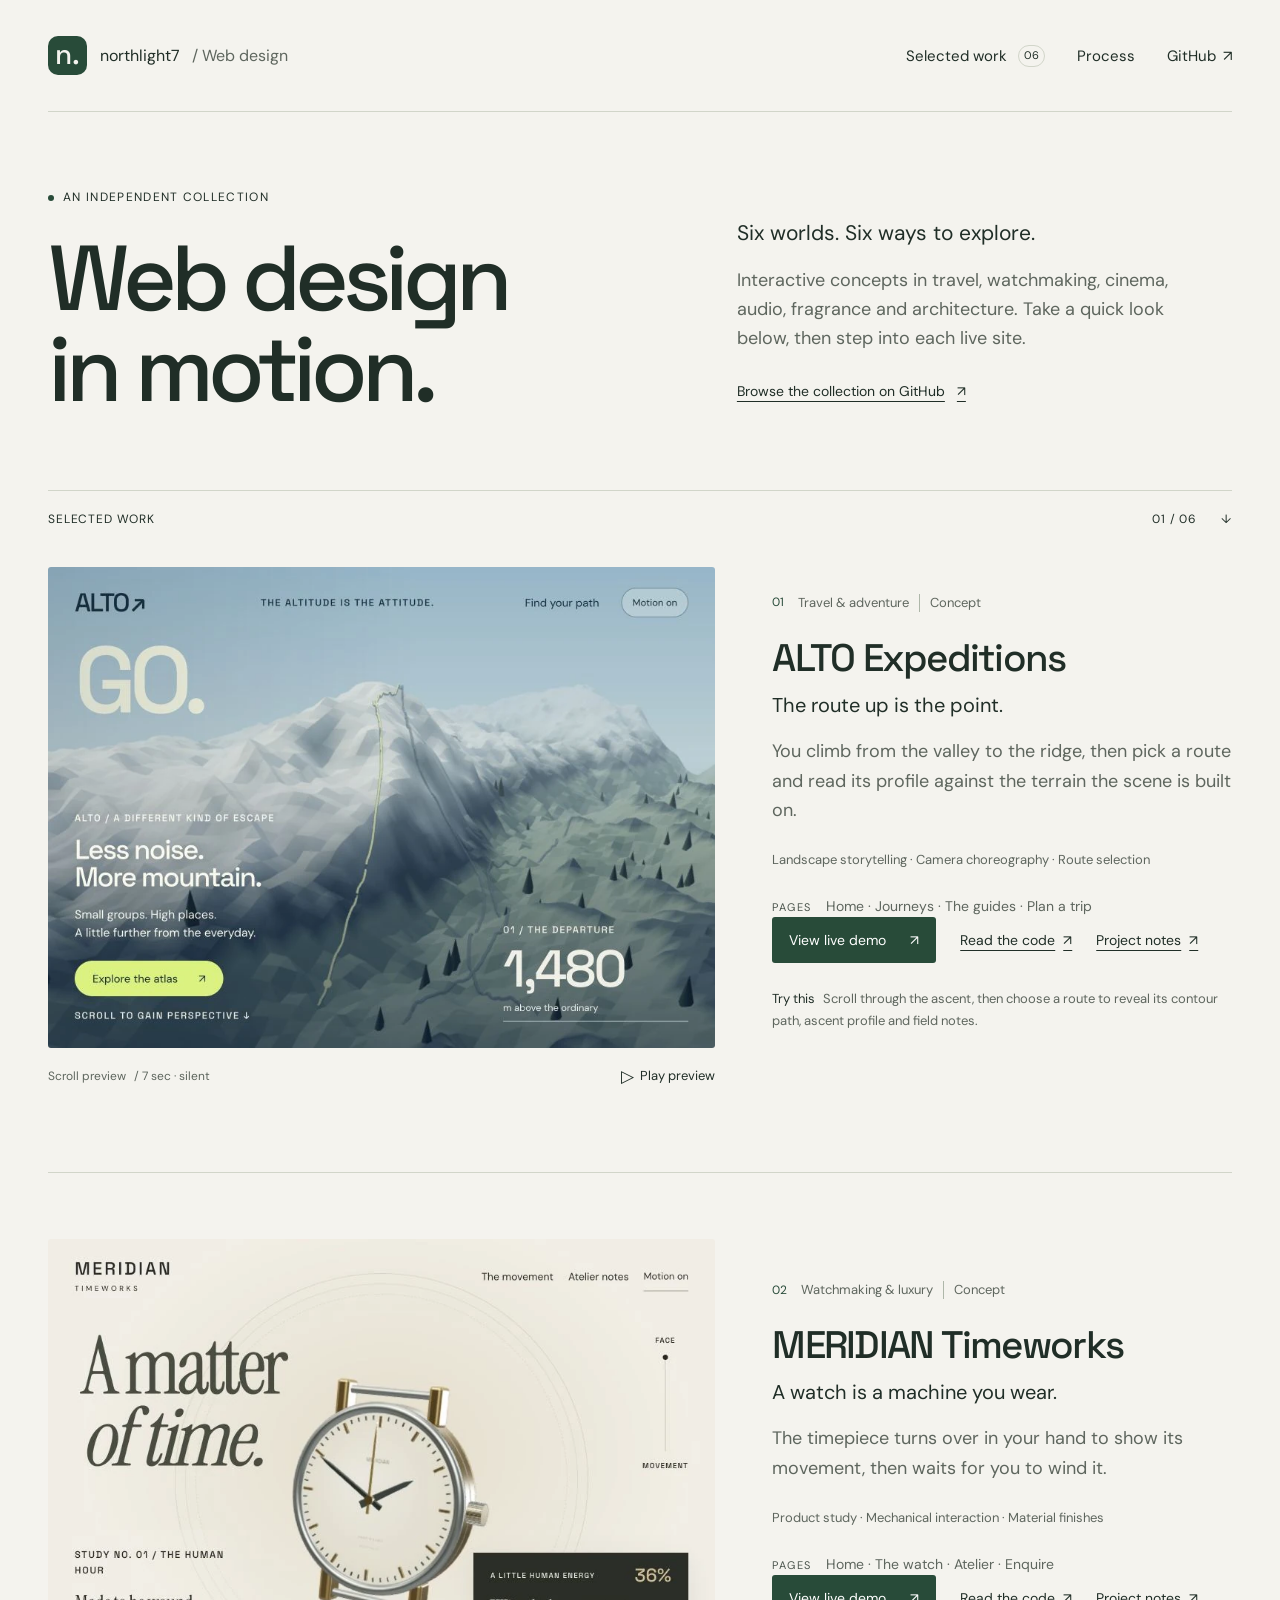
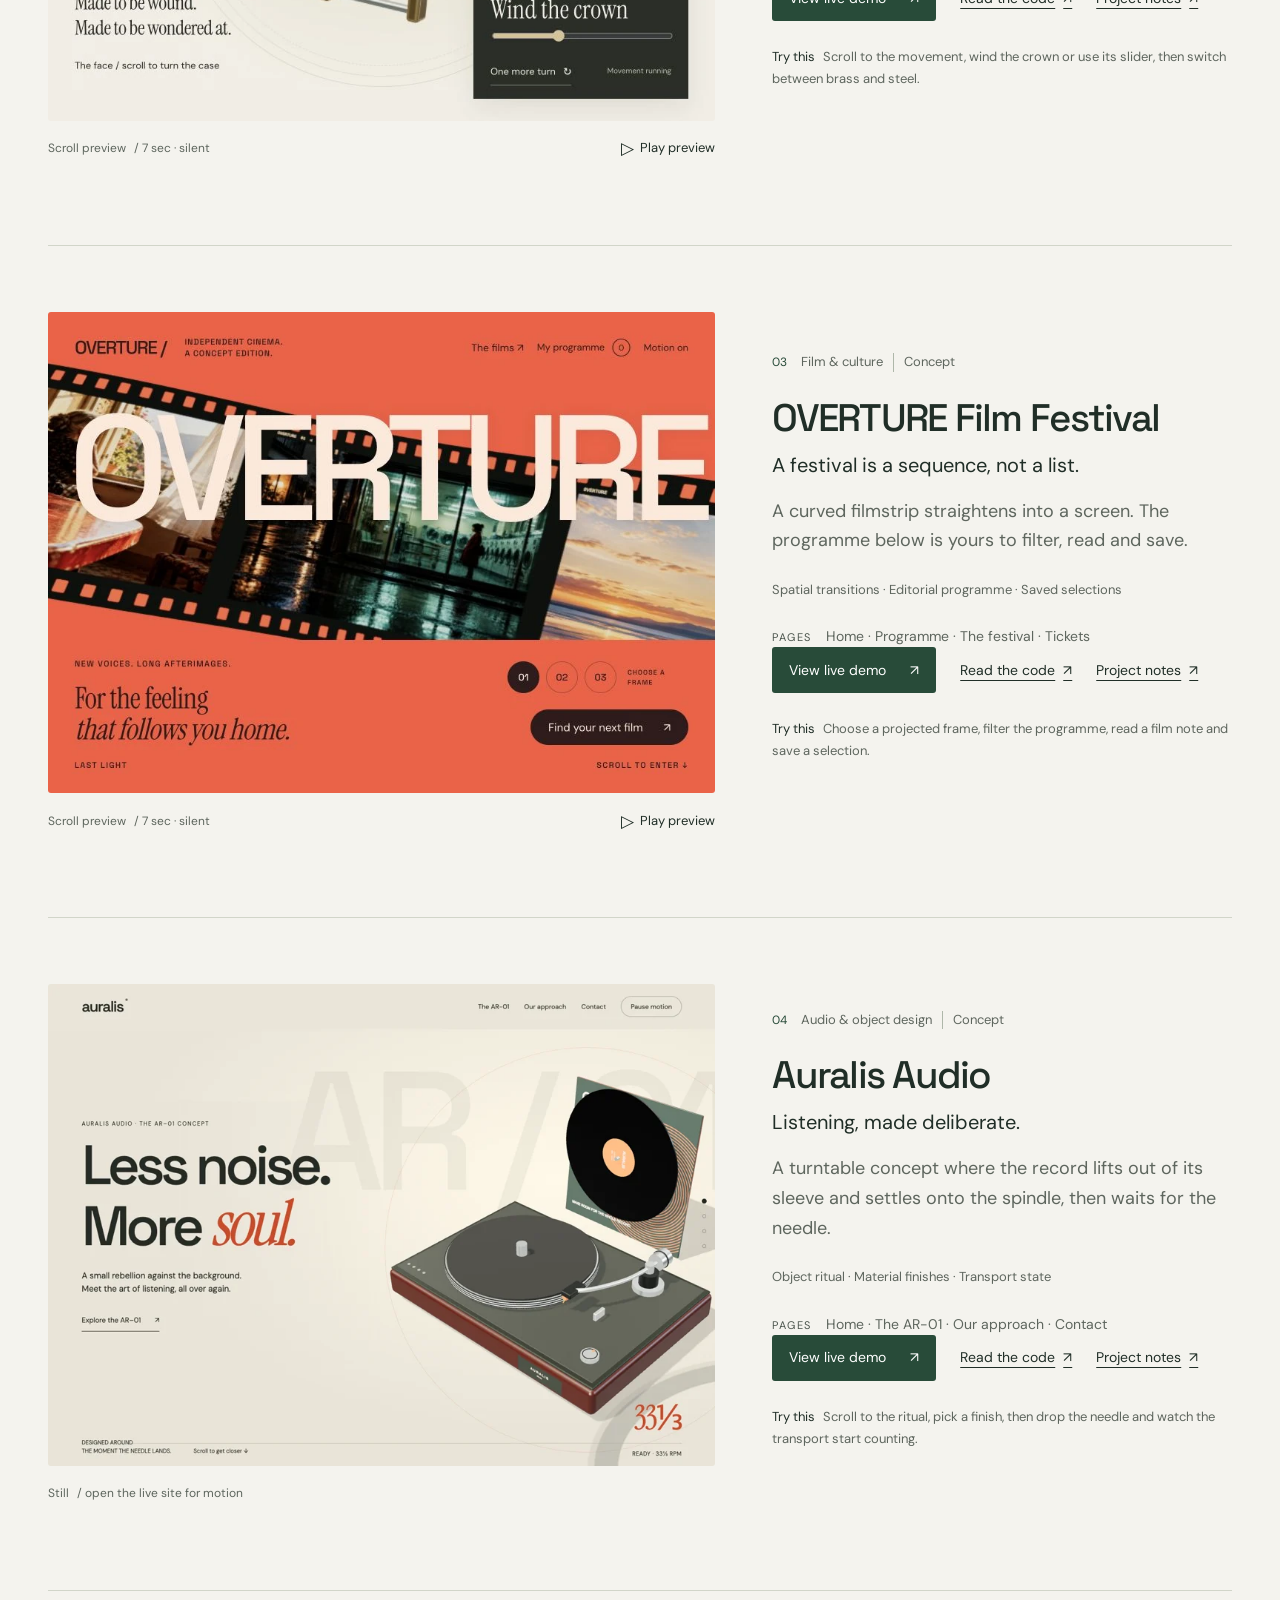
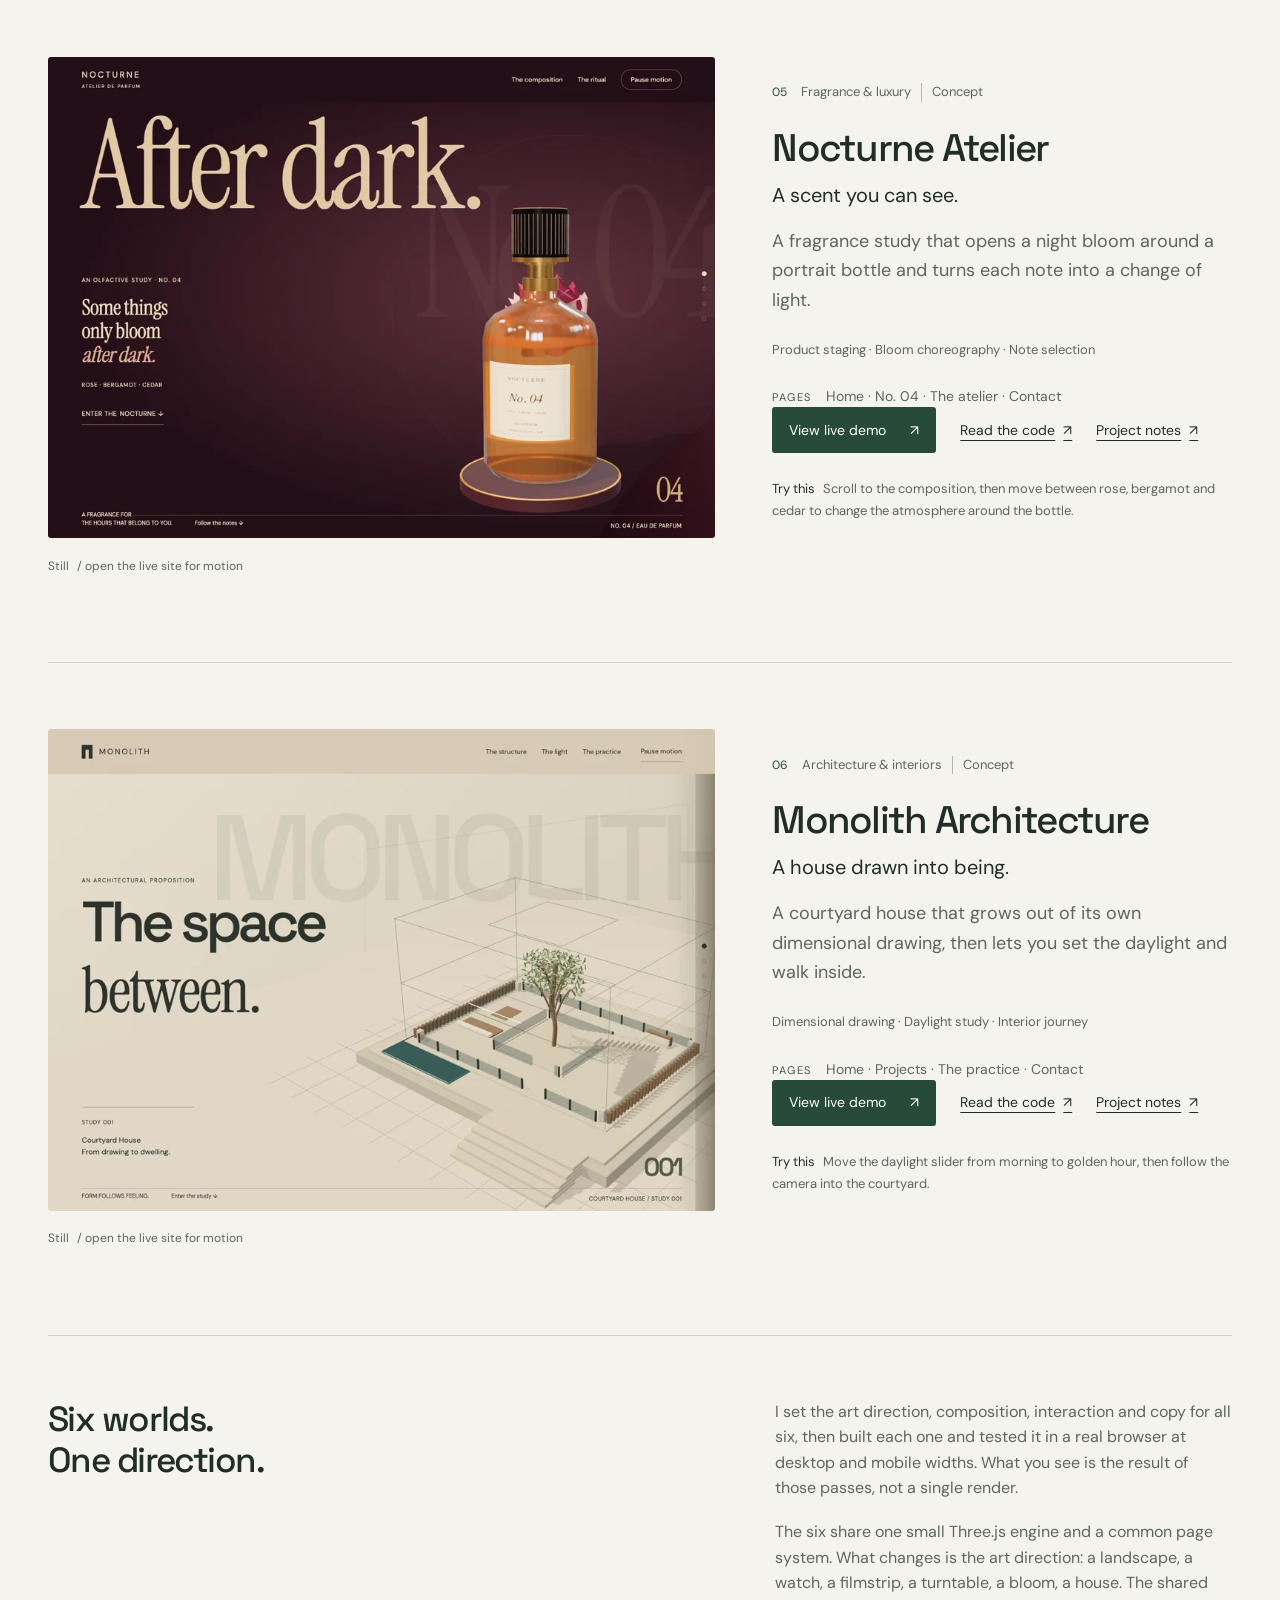
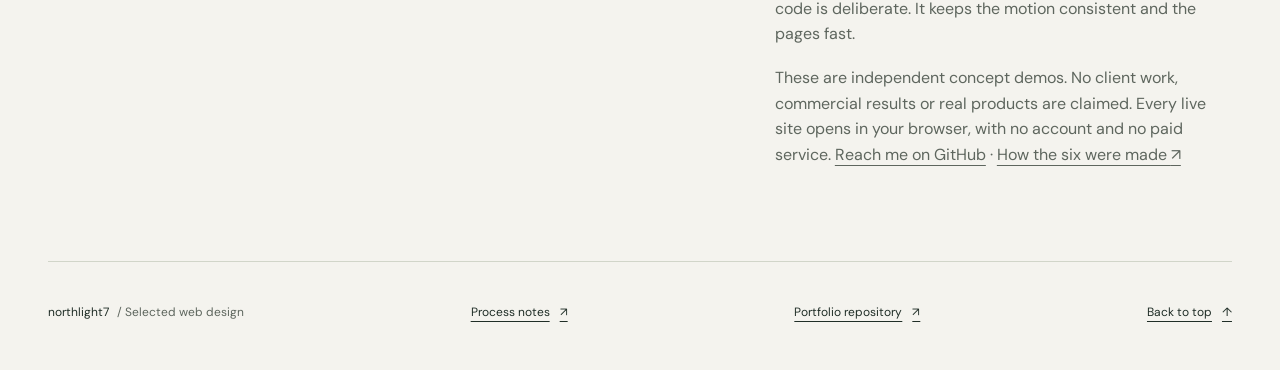
==== commit 6732ddb5: "Add a direct contact route to the gallery" ====
--- a/index.html
+++ b/index.html
@@ -145,7 +145,7 @@
    <p class="try"><strong>Try this</strong> Move the daylight slider from morning to golden hour, then follow the camera into the courtyard.</p>
   </div>
  </article>
-<section class="about" aria-labelledby="about-title"><h2 id="about-title">Six worlds.<br> One direction.</h2><div><p>I set the art direction, composition, interaction and copy for all six, then built each one and tested it in a real browser at desktop and mobile widths. What you see is the result of those passes, not a single render.</p><p>The six share one small Three.js engine and a common page system. What changes is the art direction: a landscape, a watch, a filmstrip, a turntable, a bloom, a house. The shared code is deliberate. It keeps the motion consistent and the pages fast.</p><p>These are independent concept demos. No client work, commercial results or real products are claimed. Every live site opens in your browser, with no account and no paid service. <a href="process/">How the six were made <span aria-hidden="true">↗</span></a></p></div></section>
+<section class="about" aria-labelledby="about-title"><h2 id="about-title">Six worlds.<br> One direction.</h2><div><p>I set the art direction, composition, interaction and copy for all six, then built each one and tested it in a real browser at desktop and mobile widths. What you see is the result of those passes, not a single render.</p><p>The six share one small Three.js engine and a common page system. What changes is the art direction: a landscape, a watch, a filmstrip, a turntable, a bloom, a house. The shared code is deliberate. It keeps the motion consistent and the pages fast.</p><p>These are independent concept demos. No client work, commercial results or real products are claimed. Every live site opens in your browser, with no account and no paid service. <a href="https://github.com/northlight7">Reach me on GitHub</a> · <a href="process/">How the six were made <span aria-hidden="true">↗</span></a></p></div></section>
 </main>
 <footer><span>northlight7 <span class="footer-muted">/ Selected web design</span></span><a href="process/">Process notes <span aria-hidden="true">↗</span></a><a href="https://github.com/northlight7/web-design-portfolio">Portfolio repository <span aria-hidden="true">↗</span></a><a href="#top">Back to top <span aria-hidden="true">↑</span></a></footer>
 </div>
